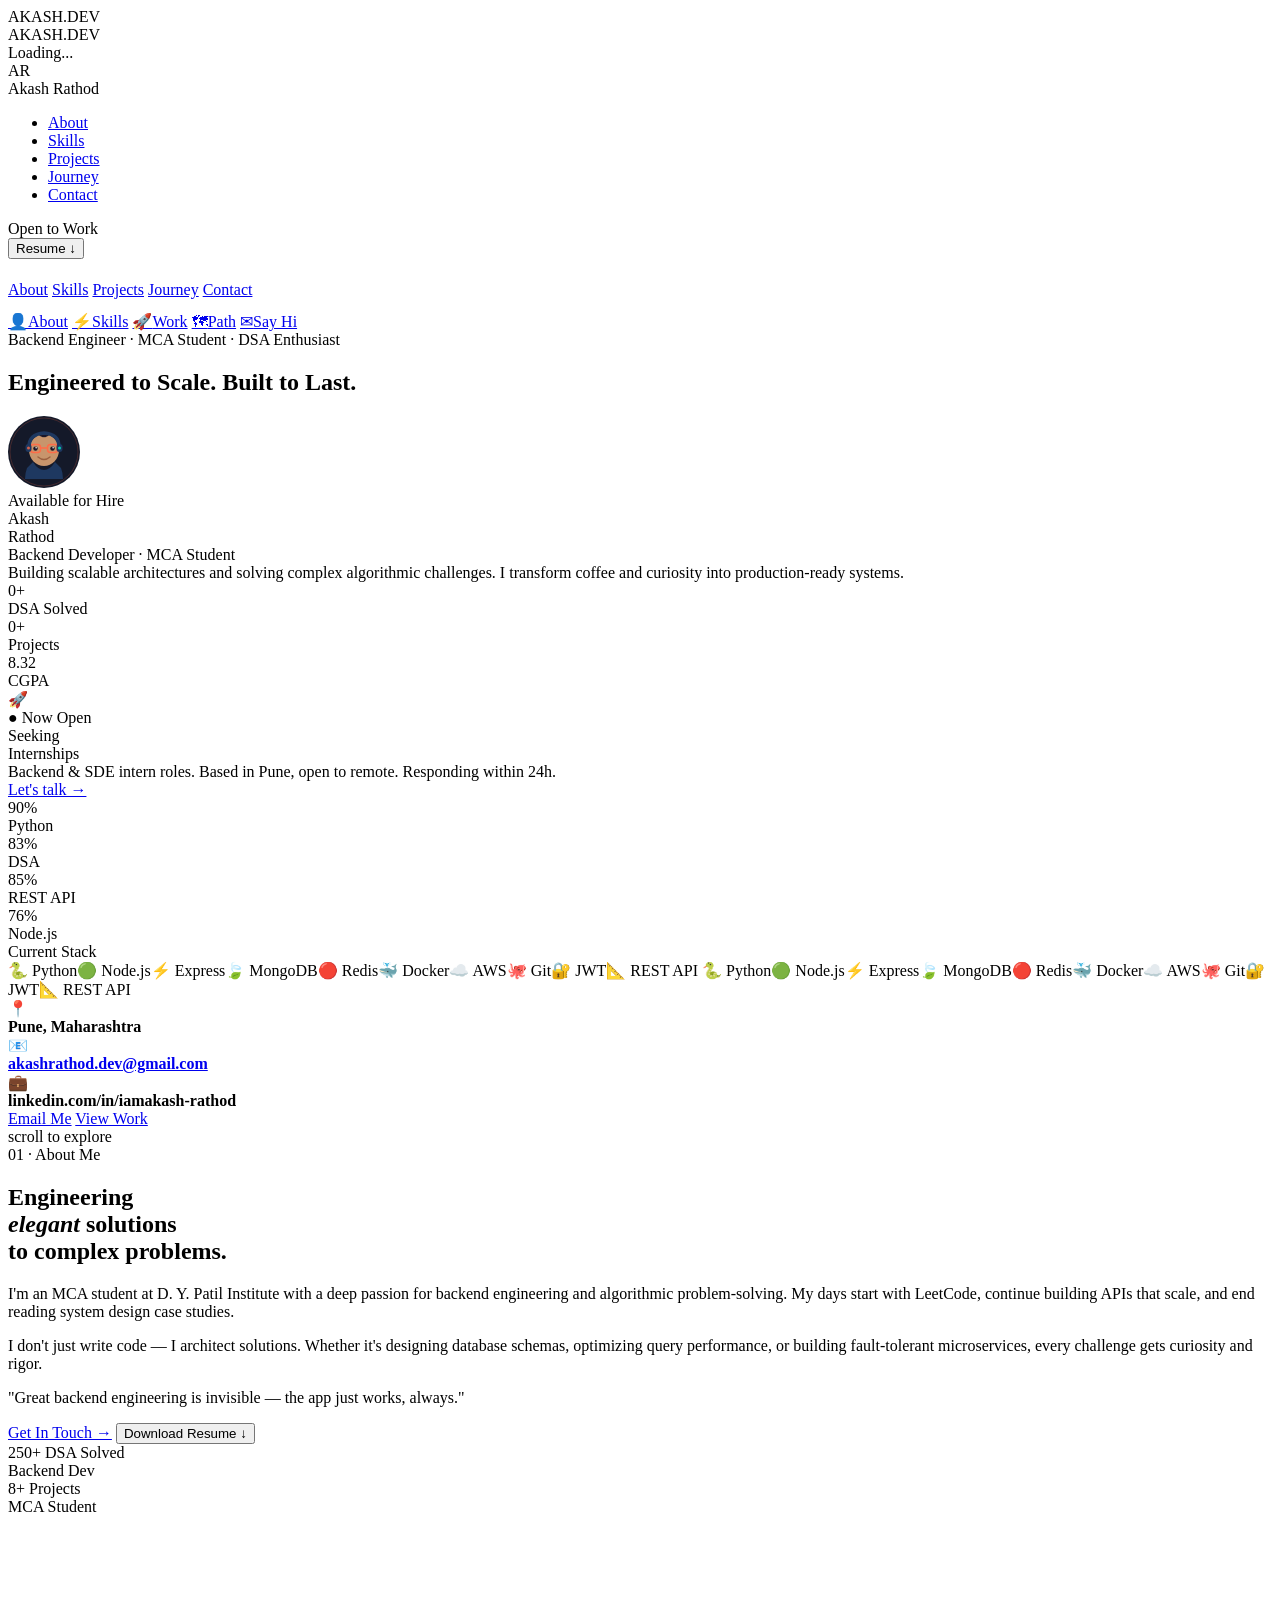
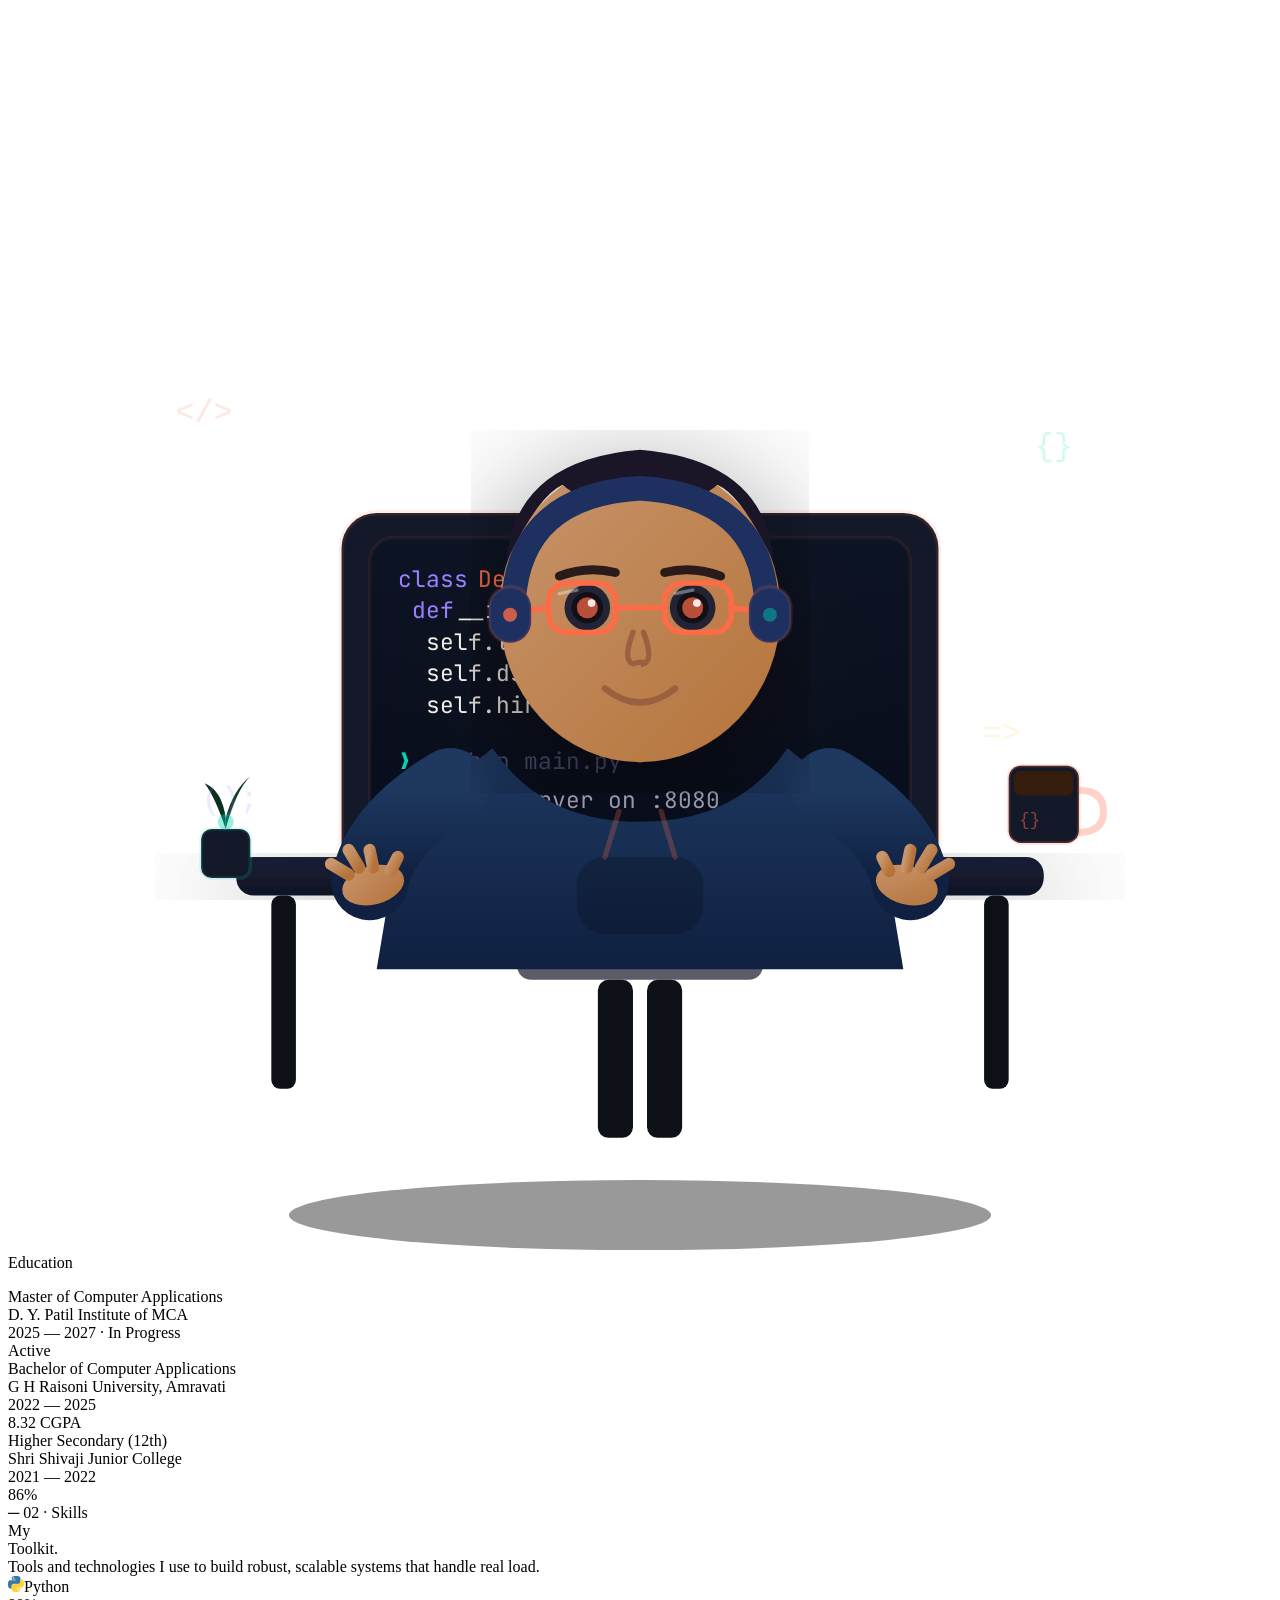
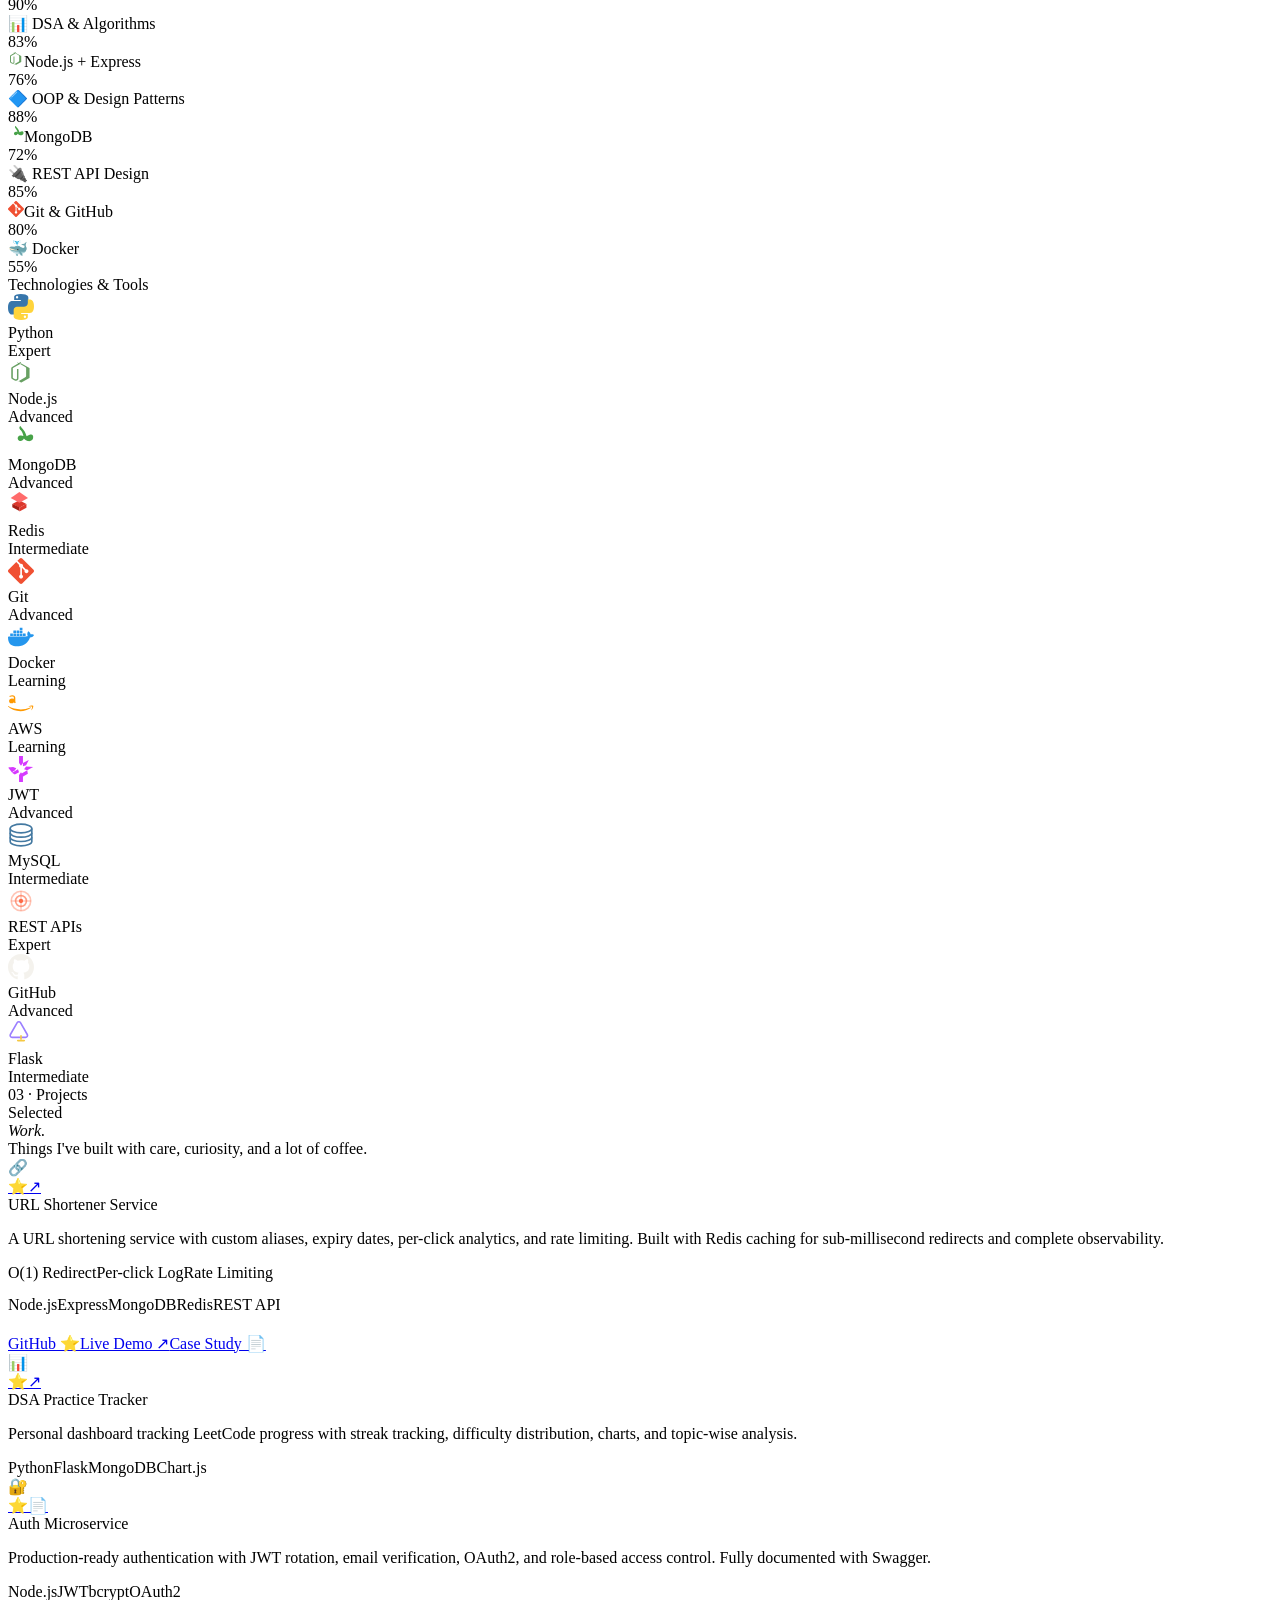
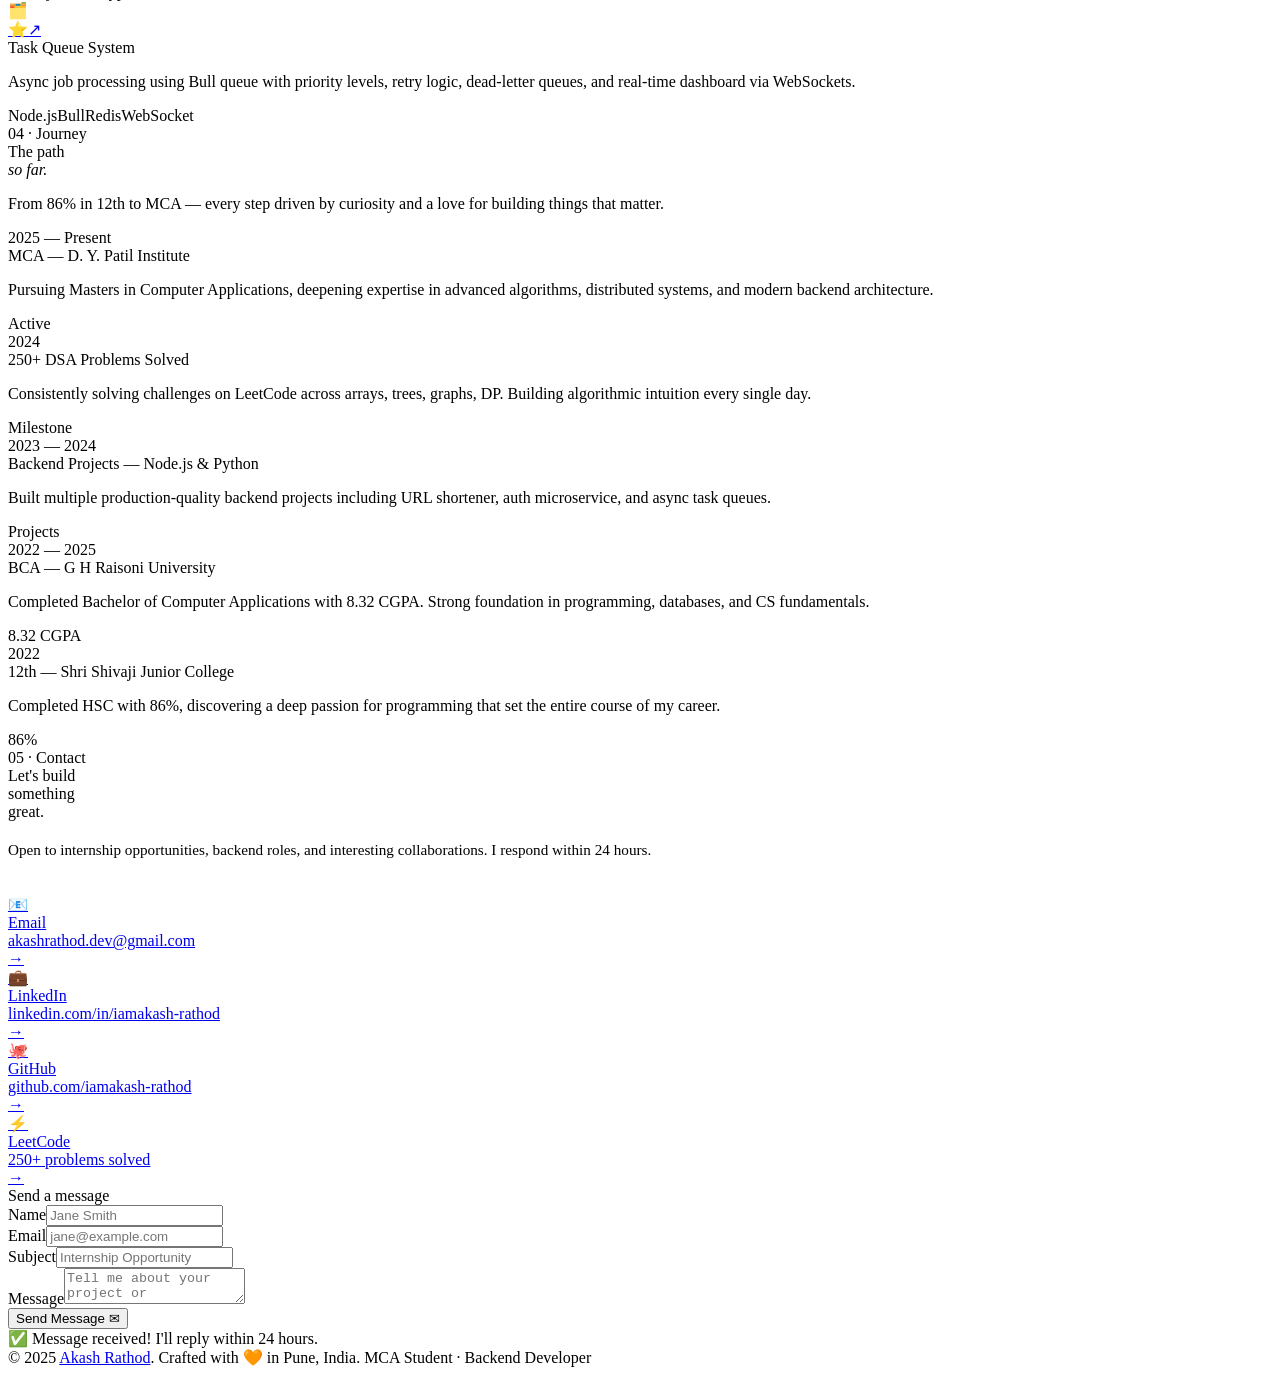
==== index.html @ c5cc5856 "udated connect css with html" ====
<!DOCTYPE html>
<html lang="en">
<head>
<meta charset="UTF-8"/>
<meta name="viewport" content="width=device-width,initial-scale=1.0"/>
<title>Akash Rathod — Backend Engineer</title>
<link rel="stylesheet" href="new.css">
<link rel="preconnect" href="https://fonts.googleapis.com"/>
<link href="https://fonts.googleapis.com/css2?family=Clash+Display:wght@400;500;600;700&family=Satoshi:wght@300;400;500;600;700;900&family=JetBrains+Mono:wght@300;400;500&display=swap" rel="stylesheet"/>
<link href="https://api.fontshare.com/v2/css?f[]=clash-display@400,500,600,700&f[]=satoshi@300,400,500,600,700,900&display=swap" rel="stylesheet"/>
 <style>

 </style>
</head>
<body>

<!-- LOADER -->
<div id="loader">
  <div class="l-mark" id="lmark">
    AKASH.DEV
    <div class="l-fill-text" id="lfillT">AKASH.DEV</div>
  </div>
  <div class="l-bar"><div class="l-prog" id="lpg"></div></div>
  <div class="l-sub" id="lsub">Loading...</div>
</div>

<!-- CURSOR -->
<div id="cur"></div>
<div id="curO"></div>

<!-- ATMOSPHERE -->
<div class="noise"></div>
<div class="glow-orb go1"></div>
<div class="glow-orb go2"></div>
<div class="glow-orb go3"></div>
<div id="prog"></div>

<!-- ══════ NAV ══════ -->
<nav>
  <div class="nav-logo">
    <div class="nl-ring">AR</div>
    Akash Rathod
  </div>
  <ul class="nav-links">
    <li><a href="#about">About</a></li>
    <li><a href="#skills">Skills</a></li>
    <li><a href="#projects">Projects</a></li>
    <li><a href="#journey">Journey</a></li>
    <li><a href="#contact">Contact</a></li>
  </ul>
  <div class="nav-right">
    <div class="avail-pill"><div class="avail-dot"></div>Open to Work</div>
    <button class="nav-resume" onclick="downloadResume()">Resume ↓</button>
    <div class="ham" onclick="toggleMob()"><span></span><span></span><span></span></div>
  </div>
</nav>
<div class="mob-nav" id="mnav">
  <a href="#about" onclick="closeMob()">About</a>
  <a href="#skills" onclick="closeMob()">Skills</a>
  <a href="#projects" onclick="closeMob()">Projects</a>
  <a href="#journey" onclick="closeMob()">Journey</a>
  <a href="#contact" onclick="closeMob()">Contact</a>
  <button onclick="downloadResume();closeMob()" style="background:var(--coral);color:#fff;border:none;border-radius:12px;padding:.85rem 1.5rem;font-family:'Satoshi',sans-serif;font-size:1rem;font-weight:700;cursor:pointer;margin-top:.5rem;text-align:left">Download Resume ↓</button>
</div>

<!-- ══════ DOCK ══════ -->
<div class="dock">
  <a href="#about" class="di"><span class="die">👤</span>About</a>
  <a href="#skills" class="di"><span class="die">⚡</span>Skills</a>
  <a href="#projects" class="di"><span class="die">🚀</span>Work</a>
  <a href="#journey" class="di"><span class="die">🗺</span>Path</a>
  <a href="#contact" class="di"><span class="die">✉</span>Say Hi</a>
</div>

<!-- ══════════════════════════════════
     HERO
══════════════════════════════════ -->
<section id="hero">
  <div class="hero-eyebrow">
    <span></span>
    Backend Engineer · MCA Student · DSA Enthusiast
    <span></span>
  </div>
  <h1 class="hero-hl">
    <span class="ln"><span>Engineered</span></span>
    <span class="ln"><span><span class="coral-word" data-text="to Scale.">to Scale.</span></span></span>
    <span class="ln"><span class="dim">Built to Last.</span></span>
  </h1>

  <!-- BENTO -->
  <div class="bento">

    <!-- Intro card -->
    <div class="bc bc-intro">
      <div class="intro-top">
        <!-- Animated Dev Avatar SVG -->
        <div class="intro-avatar">
          <svg width="72" height="72" viewBox="0 0 72 72" fill="none">
            <circle cx="36" cy="36" r="36" fill="#141929"/>
            <circle cx="36" cy="36" r="34" fill="none" stroke="rgba(255,107,71,0.2)" stroke-width="1"/>
            <!-- Face -->
            <ellipse cx="36" cy="34" rx="15" ry="16" fill="#C8956C"/>
            <!-- Hair -->
            <path d="M21 28 Q22 17 36 15 Q50 17 51 28 Q46 20 42 18 Q39 22 36 21 Q33 22 30 18 Q26 20 21 28Z" fill="#1A1628"/>
            <!-- Glasses -->
            <rect x="22.5" y="28.5" width="10" height="8" rx="3" fill="none" stroke="#FF6B47" stroke-width="1.5"/>
            <rect x="39.5" y="28.5" width="10" height="8" rx="3" fill="none" stroke="#FF6B47" stroke-width="1.5"/>
            <line x1="32.5" y1="32" x2="39.5" y2="32" stroke="#FF6B47" stroke-width="1.5"/>
            <line x1="22.5" y1="32" x2="19" y2="33" stroke="#FF6B47" stroke-width="1.2"/>
            <line x1="49.5" y1="32" x2="53" y2="33" stroke="#FF6B47" stroke-width="1.2"/>
            <!-- Eyes -->
            <circle cx="27.5" cy="32.5" r="2.2" fill="#1A1628"/>
            <circle cx="44.5" cy="32.5" r="2.2" fill="#1A1628"/>
            <circle cx="28.1" cy="31.8" r=".75" fill="white"/>
            <circle cx="45.1" cy="31.8" r=".75" fill="white"/>
            <!-- Smile -->
            <path d="M30 41 Q36 46 42 41" stroke="#9a6040" stroke-width="1.4" fill="none" stroke-linecap="round"/>
            <!-- Headphones -->
            <path d="M21 31 Q21 18 36 17 Q51 18 51 31" stroke="#1E3860" stroke-width="3.5" fill="none" stroke-linecap="round"/>
            <rect x="17.5" y="28" width="6" height="8" rx="3" fill="#1E3860"/>
            <rect x="48.5" y="28" width="6" height="8" rx="3" fill="#1E3860"/>
            <!-- LED on headphones -->
            <circle cx="20.5" cy="32" r="1.5" fill="#FF6B47"><animate attributeName="opacity" values="1;0.3;1" dur="2s" repeatCount="indefinite"/></circle>
            <circle cx="51.5" cy="32" r="1.5" fill="#00D4B4"><animate attributeName="opacity" values="1;0.3;1" dur="2s" begin="1s" repeatCount="indefinite"/></circle>
            <!-- Shirt/hoodie -->
            <path d="M19 52 Q17 57 17 63 L55 63 Q55 57 53 52 L47 46 Q42 54 36 54 Q30 54 25 46Z" fill="#1E3860"/>
            <!-- Blink -->
            <rect x="25.2" y="30.5" width="4.5" height="0" rx="2" fill="#C8956C">
              <animate attributeName="height" values="0;3.5;0" dur="4s" begin="2s" repeatCount="indefinite"/>
            </rect>
            <rect x="42.2" y="30.5" width="4.5" height="0" rx="2" fill="#C8956C">
              <animate attributeName="height" values="0;3.5;0" dur="4s" begin="2s" repeatCount="indefinite"/>
            </rect>
          </svg>
        </div>
        <div class="intro-badge"><div class="ib-dot"></div>Available for Hire</div>
      </div>
      <div>
        <div class="intro-name">Akash<br/>Rathod</div>
        <div class="intro-role">Backend Developer · MCA Student</div>
        <div class="intro-desc">Building scalable architectures and solving complex algorithmic challenges. I transform coffee and curiosity into production-ready systems.</div>
        <div class="intro-stats">
          <div class="is"><div class="is-n"><span class="counter" data-t="250">0</span>+</div><div class="is-l">DSA Solved</div></div>
          <div class="is"><div class="is-n"><span class="counter" data-t="8">0</span>+</div><div class="is-l">Projects</div></div>
          <div class="is"><div class="is-n">8.32</div><div class="is-l">CGPA</div></div>
        </div>
      </div>
    </div>

    <!-- Available card -->
    <div class="bc bc-avail">
      <div class="av-head">
        <div class="av-icon">🚀</div>
        <div class="av-chip">● Now Open</div>
      </div>
      <div>
        <div class="av-title">Seeking<br/>Internships</div>
        <div class="av-sub">Backend & SDE intern roles. Based in Pune, open to remote. Responding within 24h.</div>
        <a href="#contact" class="av-btn">Let's talk →</a>
      </div>
    </div>

    <!-- Stats card -->
    <div class="bc bc-stats">
      <div class="qst"><div class="qst-n">90%</div><div class="qst-l">Python</div></div>
      <div class="qst accent"><div class="qst-n">83%</div><div class="qst-l">DSA</div></div>
      <div class="qst"><div class="qst-n">85%</div><div class="qst-l">REST API</div></div>
      <div class="qst"><div class="qst-n">76%</div><div class="qst-l">Node.js</div></div>
    </div>

    <!-- Stack ticker -->
    <div class="bc bc-stack">
      <div class="st-label">Current Stack</div>
      <div class="ticker-wrap">
        <div class="ticker-row">
          <span class="tick">🐍 Python</span><span class="tick">🟢 Node.js</span><span class="tick">⚡ Express</span><span class="tick">🍃 MongoDB</span><span class="tick">🔴 Redis</span><span class="tick">🐳 Docker</span><span class="tick">☁️ AWS</span><span class="tick">🐙 Git</span><span class="tick">🔐 JWT</span><span class="tick">📐 REST API</span>
          <span class="tick">🐍 Python</span><span class="tick">🟢 Node.js</span><span class="tick">⚡ Express</span><span class="tick">🍃 MongoDB</span><span class="tick">🔴 Redis</span><span class="tick">🐳 Docker</span><span class="tick">☁️ AWS</span><span class="tick">🐙 Git</span><span class="tick">🔐 JWT</span><span class="tick">📐 REST API</span>
        </div>
      </div>
    </div>

    <!-- Contact strip -->
    <div class="bc bc-contact">
      <div class="ci"><span class="ci-ico">📍</span><div><strong>Pune, Maharashtra</strong></div></div>
      <div class="cdivide"></div>
      <div class="ci"><span class="ci-ico">📧</span><div><strong><a href="mailto:akashrathod.dev@gmail.com">akashrathod.dev@gmail.com</a></strong></div></div>
      <div class="cdivide"></div>
      <div class="ci"><span class="ci-ico">💼</span><div><strong>linkedin.com/in/iamakash-rathod</strong></div></div>
      <div class="ctas">
        <a href="mailto:akashrathod.dev@gmail.com" class="cbtn prim">Email Me</a>
        <a href="#projects" class="cbtn out">View Work</a>
      </div>
    </div>

  </div>
  <div class="scroll-hint"><div class="sh-line"></div>scroll to explore</div>
</section>

<div class="divider"></div>

<!-- ══════════════════════════════════
     ABOUT — WITH ILLUSTRATION
══════════════════════════════════ -->
<div id="about">
  <div class="about-wrap">
    <div class="sec-label">01 · About Me</div>
    <div class="about-grid">

      <!-- LEFT: text -->
      <div class="rvl">
        <h2 class="about-headline">Engineering<br/><em>elegant</em> solutions<br/>to complex problems.</h2>
        <p class="about-body">I'm an MCA student at D. Y. Patil Institute with a deep passion for backend engineering and algorithmic problem-solving. My days start with LeetCode, continue building APIs that scale, and end reading system design case studies.</p>
        <p class="about-body">I don't just write code — I architect solutions. Whether it's designing database schemas, optimizing query performance, or building fault-tolerant microservices, every challenge gets curiosity and rigor.</p>
        <div class="about-quote">
          <p>"Great backend engineering is invisible — the app just works, always."</p>
        </div>
        <div class="about-ctas">
          <a href="#contact" class="abtn prim">Get In Touch →</a>
          <button class="abtn sec" onclick="downloadResume()">Download Resume ↓</button>
        </div>
      </div>

      <!-- RIGHT: illustration + edu -->
      <div class="rvr">
        <!-- ANIMATED DEV ILLUSTRATION -->
        <div class="about-illustration">
          <div class="illus-bg"></div>
          <div class="illus-ring"></div>
          <div class="illus-ring2"></div>

          <!-- Orbit dots -->
          <div class="orb-dot od1"></div>
          <div class="orb-dot od2"></div>
          <div class="orb-dot od3"></div>

          <!-- Floating info chips -->
          <div class="chip-float cf1">
            <div class="chip-dot" style="background:#FF6B47"></div>
            250+ DSA Solved
          </div>
          <div class="chip-float cf2">
            <div class="chip-dot" style="background:#00D4B4"></div>
            Backend Dev
          </div>
          <div class="chip-float cf3">
            <div class="chip-dot" style="background:#F5C842"></div>
            8+ Projects
          </div>
          <div class="chip-float cf4">
            <div class="chip-dot" style="background:#9B7FFF"></div>
            MCA Student
          </div>

          <!-- Main SVG Illustration — Developer at workstation -->
          <div class="dev-svg-wrap">
            <svg viewBox="0 0 360 380" fill="none" xmlns="http://www.w3.org/2000/svg">
              <defs>
                <linearGradient id="deskG" x1="0" y1="0" x2="0" y2="1">
                  <stop offset="0%" stop-color="#1A2035"/>
                  <stop offset="100%" stop-color="#0F1424"/>
                </linearGradient>
                <linearGradient id="screenG" x1="0" y1="0" x2="0" y2="1">
                  <stop offset="0%" stop-color="#0d1424"/>
                  <stop offset="100%" stop-color="#060c1a"/>
                </linearGradient>
                <linearGradient id="shirtG" x1="0" y1="0" x2="0" y2="1">
                  <stop offset="0%" stop-color="#1E3860"/>
                  <stop offset="100%" stop-color="#0F2040"/>
                </linearGradient>
                <linearGradient id="skinG" x1="0" y1="0" x2="1" y2="1">
                  <stop offset="0%" stop-color="#C8956C"/>
                  <stop offset="100%" stop-color="#B5733A"/>
                </linearGradient>
                <filter id="devShadow">
                  <feDropShadow dx="0" dy="10" stdDeviation="20" flood-color="rgba(0,0,0,0.6)"/>
                </filter>
                <radialGradient id="screenGlow" cx="50%" cy="40%" r="60%">
                  <stop offset="0%" stop-color="rgba(255,107,71,0.06)"/>
                  <stop offset="100%" stop-color="transparent"/>
                </radialGradient>
              </defs>

              <!-- Shadow -->
              <ellipse cx="180" cy="370" rx="100" ry="10" fill="rgba(0,0,0,0.4)"/>

              <!-- CHAIR -->
              <rect x="145" y="295" width="70" height="8" rx="4" fill="#141929" opacity=".7"/>
              <rect x="168" y="303" width="10" height="45" rx="3" fill="#0d1117"/>
              <rect x="182" y="303" width="10" height="45" rx="3" fill="#0d1117"/>

              <!-- DESK -->
              <rect x="65" y="268" width="230" height="11" rx="5" fill="url(#deskG)" filter="url(#devShadow)"/>
              <rect x="75" y="279" width="7" height="55" rx="2.5" fill="#0d1117"/>
              <rect x="278" y="279" width="7" height="55" rx="2.5" fill="#0d1117"/>

              <!-- MONITOR BODY -->
              <rect x="95" y="170" width="170" height="108" rx="10" fill="#141929" stroke="rgba(255,107,71,0.12)" stroke-width="1.5"/>

              <!-- SCREEN -->
              <rect x="103" y="177" width="154" height="92" rx="7" fill="url(#screenG)"/>
              <rect x="103" y="177" width="154" height="92" rx="7" fill="url(#screenGlow)"/>

              <!-- Code lines on screen -->
              <g font-family="'JetBrains Mono',monospace" font-size="6.5">
                <text x="111" y="191" fill="#9B7FFF">class</text>
                <text x="134" y="191" fill="#FF6B47"> Developer</text>
                <text x="181" y="191" fill="#4A4A6A">:</text>
                <text x="115" y="200" fill="#9B7FFF">def</text>
                <text x="128" y="200" fill="#F0EDE6"> __init__</text>
                <text x="163" y="200" fill="#4A4A6A">(self):</text>
                <text x="119" y="209" fill="#F0EDE6">self.lang</text>
                <text x="151" y="209" fill="#4A4A6A"> = </text>
                <text x="160" y="209" fill="#00D4B4">"Python"</text>
                <text x="119" y="218" fill="#F0EDE6">self.dsa</text>
                <text x="149" y="218" fill="#4A4A6A"> = </text>
                <text x="157" y="218" fill="#F5C842">250</text>
                <text x="119" y="227" fill="#F0EDE6">self.hire</text>
                <text x="151" y="227" fill="#4A4A6A"> = </text>
                <text x="159" y="227" fill="#00D4B4">True</text>
                <!-- terminal line -->
                <text x="111" y="243" fill="#00D4B4">❯</text>
                <text x="119" y="243" fill="#4A4A6A">python main.py</text>
                <text x="111" y="254" fill="#9A95A8">Running server on :8080</text>
                <!-- cursor -->
                <rect x="111" y="260" width="5" height="7" rx="1" fill="#FF6B47">
                  <animate attributeName="opacity" values="1;0;1" dur="1s" repeatCount="indefinite"/>
                </rect>
              </g>

              <!-- Screen border glow -->
              <rect x="103" y="177" width="154" height="92" rx="7" fill="none" stroke="rgba(255,107,71,0.08)" stroke-width="1"/>

              <!-- Monitor stand -->
              <rect x="175" y="278" width="10" height="12" rx="2" fill="#141929"/>
              <rect x="163" y="288" width="34" height="4" rx="2" fill="#1A2035"/>

              <!-- KEYBOARD -->
              <rect x="115" y="263" width="130" height="7" rx="3" fill="#141929" stroke="rgba(255,107,71,0.08)" stroke-width="1"/>
              <g fill="#1A2035">
                <rect x="118" y="264.5" width="7" height="3.5" rx="1"/>
                <rect x="127" y="264.5" width="7" height="3.5" rx="1"/>
                <rect x="136" y="264.5" width="7" height="3.5" rx="1"/>
                <rect x="145" y="264.5" width="7" height="3.5" rx="1"/>
                <rect x="154" y="264.5" width="7" height="3.5" rx="1"/>
                <rect x="163" y="264.5" width="7" height="3.5" rx="1"/>
                <rect x="172" y="264.5" width="7" height="3.5" rx="1"/>
                <rect x="181" y="264.5" width="7" height="3.5" rx="1"/>
                <rect x="190" y="264.5" width="7" height="3.5" rx="1"/>
                <rect x="199" y="264.5" width="7" height="3.5" rx="1"/>
                <rect x="208" y="264.5" width="7" height="3.5" rx="1"/>
                <rect x="217" y="264.5" width="7" height="3.5" rx="1"/>
                <rect x="136" y="268.5" width="48" height="2.5" rx="1"/>
              </g>

              <!-- BODY / HOODIE -->
              <path d="M128 245 Q115 252 110 270 L105 300 L255 300 L250 270 Q245 252 232 245 L222 237 Q208 258 180 258 Q152 258 138 237 Z" fill="url(#shirtG)"/>
              <!-- Hoodie pocket -->
              <rect x="162" y="268" width="36" height="22" rx="8" fill="rgba(0,0,0,0.2)"/>
              <!-- Strings -->
              <line x1="174" y1="255" x2="170" y2="268" stroke="rgba(255,107,71,0.25)" stroke-width="1.5" stroke-linecap="round"/>
              <line x1="186" y1="255" x2="190" y2="268" stroke="rgba(255,107,71,0.25)" stroke-width="1.5" stroke-linecap="round"/>

              <!-- LEFT ARM -->
              <path d="M126 248 Q106 260 103 275" stroke="url(#shirtG)" stroke-width="22" stroke-linecap="round" fill="none"/>
              <ellipse cx="104" cy="276" rx="9" ry="5.5" fill="url(#skinG)" transform="rotate(-15 104 276)"/>
              <line x1="97" y1="273" x2="92" y2="270" stroke="url(#skinG)" stroke-width="3.5" stroke-linecap="round"/>
              <line x1="100" y1="271" x2="97" y2="266" stroke="url(#skinG)" stroke-width="3.5" stroke-linecap="round"/>
              <line x1="104" y1="271" x2="103" y2="266" stroke="url(#skinG)" stroke-width="3.5" stroke-linecap="round"/>
              <line x1="109" y1="272" x2="111" y2="268" stroke="url(#skinG)" stroke-width="3.5" stroke-linecap="round"/>

              <!-- RIGHT ARM -->
              <path d="M234 248 Q254 260 257 275" stroke="url(#shirtG)" stroke-width="22" stroke-linecap="round" fill="none"/>
              <ellipse cx="256" cy="276" rx="9" ry="5.5" fill="url(#skinG)" transform="rotate(15 256 276)"/>
              <line x1="263" y1="273" x2="268" y2="270" stroke="url(#skinG)" stroke-width="3.5" stroke-linecap="round"/>
              <line x1="260" y1="271" x2="263" y2="266" stroke="url(#skinG)" stroke-width="3.5" stroke-linecap="round"/>
              <line x1="256" y1="271" x2="257" y2="266" stroke="url(#skinG)" stroke-width="3.5" stroke-linecap="round"/>
              <line x1="251" y1="272" x2="249" y2="268" stroke="url(#skinG)" stroke-width="3.5" stroke-linecap="round"/>

              <!-- NECK -->
              <rect x="170" y="222" width="20" height="18" rx="7" fill="url(#skinG)"/>

              <!-- HEAD -->
              <ellipse cx="180" cy="198" rx="40" ry="43" fill="url(#skinG)" filter="url(#devShadow)"/>

              <!-- HAIR -->
              <path d="M142 184 Q144 155 180 152 Q216 155 218 184 Q209 165 202 162 Q196 168 180 166 Q164 168 158 162 Q151 165 142 184Z" fill="#1A1628"/>

              <!-- EYES -->
              <circle cx="165" cy="197" r="6.5" fill="#1a2035"/>
              <circle cx="165" cy="197" r="4.5" fill="#080c14"/>
              <circle cx="165" cy="197" r="3" fill="#FF6B47" opacity=".7"/>
              <circle cx="166.2" cy="195.7" r="1.1" fill="white" opacity=".9"/>
              <circle cx="195" cy="197" r="6.5" fill="#1a2035"/>
              <circle cx="195" cy="197" r="4.5" fill="#080c14"/>
              <circle cx="195" cy="197" r="3" fill="#FF6B47" opacity=".7"/>
              <circle cx="196.2" cy="195.7" r="1.1" fill="white" opacity=".9"/>

              <!-- Blink -->
              <rect x="158" y="193.5" width="14" height="0" rx="4" fill="url(#skinG)">
                <animate attributeName="height" values="0;7;0" dur="5s" begin="2.5s" repeatCount="indefinite"/>
              </rect>
              <rect x="188" y="193.5" width="14" height="0" rx="4" fill="url(#skinG)">
                <animate attributeName="height" values="0;7;0" dur="5s" begin="2.5s" repeatCount="indefinite"/>
              </rect>

              <!-- Eyebrows -->
              <path d="M157 188 Q165 185 173 187" stroke="#2A1A1A" stroke-width="2.5" stroke-linecap="round" fill="none"/>
              <path d="M187 187 Q195 185 203 188" stroke="#2A1A1A" stroke-width="2.5" stroke-linecap="round" fill="none"/>

              <!-- Nose -->
              <path d="M178 204 Q175 212 178 213 Q181 212 181 213 Q184 212 181 204" stroke="#9a6040" stroke-width="1.5" fill="none" stroke-linecap="round"/>

              <!-- Smile -->
              <path d="M170 220 Q180 228 190 220" stroke="#9a6040" stroke-width="1.8" fill="none" stroke-linecap="round"/>

              <!-- GLASSES (coral frames) -->
              <rect x="154" y="190" width="19" height="14" rx="5" fill="rgba(255,107,71,0.04)" stroke="#FF6B47" stroke-width="1.5"/>
              <rect x="187" y="190" width="19" height="14" rx="5" fill="rgba(255,107,71,0.04)" stroke="#FF6B47" stroke-width="1.5"/>
              <line x1="173" y1="197" x2="187" y2="197" stroke="#FF6B47" stroke-width="1.5"/>
              <line x1="154" y1="197" x2="147" y2="198" stroke="#FF6B47" stroke-width="1.5"/>
              <line x1="206" y1="197" x2="213" y2="198" stroke="#FF6B47" stroke-width="1.5"/>
              <!-- Lens gleam -->
              <line x1="157" y1="193" x2="162" y2="192" stroke="rgba(255,255,255,0.35)" stroke-width="1" stroke-linecap="round"/>
              <line x1="190" y1="193" x2="195" y2="192" stroke="rgba(255,255,255,0.35)" stroke-width="1" stroke-linecap="round"/>

              <!-- HEADPHONES -->
              <path d="M144 195 Q146 165 180 163 Q214 165 216 195" stroke="#1E3060" stroke-width="7" fill="none" stroke-linecap="round"/>
              <rect x="137" y="191" width="12" height="16" rx="6" fill="#1E3060" stroke="rgba(255,107,71,0.15)" stroke-width="1"/>
              <rect x="211" y="191" width="12" height="16" rx="6" fill="#1E3060" stroke="rgba(255,107,71,0.15)" stroke-width="1"/>
              <circle cx="143" cy="199" r="2" fill="#FF6B47"><animate attributeName="opacity" values="1;0.2;1" dur="2s" repeatCount="indefinite"/></circle>
              <circle cx="217" cy="199" r="2" fill="#00D4B4"><animate attributeName="opacity" values="1;0.2;1" dur="2s" begin="1s" repeatCount="indefinite"/></circle>

              <!-- COFFEE on desk -->
              <g transform="translate(285 242)">
                <rect x="0" y="0" width="20" height="22" rx="3.5" fill="#141929" stroke="rgba(255,107,71,0.2)" stroke-width="1"/>
                <path d="M20 7 Q27 7 27 13 Q27 19 20 19" stroke="rgba(255,107,71,0.3)" stroke-width="2" fill="none"/>
                <rect x="1.5" y="1.5" width="17" height="7" rx="2" fill="#3D1F05" opacity=".8"/>
                <text x="3" y="17" font-family="monospace" font-size="5" fill="#FF6B47" opacity=".5">{}</text>
                <!-- steam -->
                <path d="M6 -4 Q7 -9 6 -13" stroke="rgba(255,255,255,0.12)" stroke-width="1.5" fill="none" stroke-linecap="round">
                  <animate attributeName="opacity" values="0;0.3;0" dur="2.5s" repeatCount="indefinite"/>
                </path>
                <path d="M11 -5 Q12 -10 11 -15" stroke="rgba(255,255,255,0.1)" stroke-width="1.5" fill="none" stroke-linecap="round">
                  <animate attributeName="opacity" values="0;0.25;0" dur="2.5s" begin=".7s" repeatCount="indefinite"/>
                </path>
              </g>

              <!-- PLANT -->
              <g transform="translate(52 240)">
                <rect x="3" y="20" width="14" height="14" rx="3" fill="#141929" stroke="rgba(0,212,180,0.15)" stroke-width="1"/>
                <path d="M10 20 Q7 11 4 7 Q9 9 10 17" fill="#0A3020"/>
                <path d="M10 20 Q13 9 17 5 Q12 9 10 17" fill="#0D4028"/>
                <circle cx="10" cy="18" r="2" fill="#00D4B4" opacity=".4"><animate attributeName="r" values="2;2.5;2" dur="3s" repeatCount="indefinite"/></circle>
              </g>

              <!-- Floating code bits -->
              <g font-family="monospace" font-size="9" opacity=".18">
                <text x="45" y="155" fill="#FF6B47"><animateTransform attributeName="transform" type="translate" values="0,0;3,-12;0,0" dur="5s" repeatCount="indefinite"/>&lt;/&gt;</text>
                <text x="295" y="160" fill="#00D4B4"><animateTransform attributeName="transform" type="translate" values="0,0;-4,-10;0,0" dur="4s" begin="1s" repeatCount="indefinite"/>{}</text>
                <text x="55" y="255" fill="#9B7FFF"><animateTransform attributeName="transform" type="translate" values="0,0;2,-8;0,0" dur="6s" begin="2s" repeatCount="indefinite"/>();</text>
                <text x="280" y="240" fill="#F5C842"><animateTransform attributeName="transform" type="translate" values="0,0;-3,-6;0,0" dur="4.5s" begin=".5s" repeatCount="indefinite"/>=&gt;</text>
              </g>
            </svg>
          </div>
        </div>

        <!-- EDUCATION -->
        <div class="sec-label" style="margin-bottom:1rem">Education</div>
        <div class="edu-list">
          <div class="edu-card">
            <div>
              <div class="edu-deg">Master of Computer Applications</div>
              <div class="edu-sch">D. Y. Patil Institute of MCA</div>
              <div class="edu-yr">2025 — 2027 · In Progress</div>
            </div>
            <div class="edu-badge">Active</div>
          </div>
          <div class="edu-card">
            <div>
              <div class="edu-deg">Bachelor of Computer Applications</div>
              <div class="edu-sch">G H Raisoni University, Amravati</div>
              <div class="edu-yr">2022 — 2025</div>
            </div>
            <div class="edu-badge">8.32 CGPA</div>
          </div>
          <div class="edu-card">
            <div>
              <div class="edu-deg">Higher Secondary (12th)</div>
              <div class="edu-sch">Shri Shivaji Junior College</div>
              <div class="edu-yr">2021 — 2022</div>
            </div>
            <div class="edu-badge">86%</div>
          </div>
        </div>
      </div>
    </div>
  </div>
</div>

<div class="divider"></div>

<!-- ══════════════════════════════════
     SKILLS
══════════════════════════════════ -->
<section id="skills">
  <div class="skills-wrap">
    <div class="sec-label" style="color:var(--ink3)"><span style="color:var(--coral)">─</span> 02 · Skills</div>
    <div class="skills-header rv">
      <div class="sk-title">My<br/>Toolkit.</div>
      <div class="sk-sub">Tools and technologies I use to build robust, scalable systems that handle real load.</div>
    </div>

    <!-- Bars -->
    <div class="bars rv">
      <div class="bar-item"><div class="bar-top"><div class="bar-name"><svg viewBox="0 0 24 24" width="16" height="16"><path d="M11.77 0C5.33 0 5.7 2.77 5.7 2.77l.01 2.87h6.14v.86H3.63S0 6.1 0 12.6s3.6 6.27 3.6 6.27H5.7v-3.02s-.11-3.6 3.54-3.6h6.1s3.43.06 3.43-3.31V3.36S19.34 0 11.77 0zm-3.4 1.94a1.1 1.1 0 110 2.2 1.1 1.1 0 010-2.2z" fill="#3776AB"/><path d="M12.23 24c6.44 0 6.07-2.77 6.07-2.77l-.01-2.87h-6.14v-.86h8.22S24 17.9 24 11.4s-3.6-6.27-3.6-6.27H18.3v3.02s.11 3.6-3.54 3.6h-6.1S5.23 11.69 5.23 15.06v5.58S4.66 24 12.23 24zm3.4-1.94a1.1 1.1 0 110-2.2 1.1 1.1 0 010 2.2z" fill="#FFD43B"/></svg>Python</div><div class="bar-pct">90%</div></div><div class="bar-track"><div class="bar-fill" data-w="90"></div></div></div>
      <div class="bar-item"><div class="bar-top"><div class="bar-name">📊 DSA & Algorithms</div><div class="bar-pct">83%</div></div><div class="bar-track"><div class="bar-fill" data-w="83"></div></div></div>
      <div class="bar-item"><div class="bar-top"><div class="bar-name"><svg viewBox="0 0 24 24" width="16" height="16"><path d="M12 1.85c-.27 0-.55.07-.78.2l-7.44 4.3c-.48.28-.78.8-.78 1.36v8.58c0 .56.3 1.08.78 1.36l1.95 1.12c.95.46 1.27.47 1.71.47 1.4 0 2.21-.85 2.21-2.33V8.44c0-.12-.1-.22-.22-.22H8.5c-.13 0-.22.1-.22.22v8.47c0 .66-.68 1.31-1.77.76L4.6 16.5a.26.26 0 01-.13-.22V7.71c0-.09.04-.17.13-.22l7.44-4.29c.08-.05.2-.05.28 0l7.44 4.29c.08.05.13.13.13.22v8.58c0 .08-.05.17-.13.22l-7.44 4.29c-.08.04-.2.04-.28 0L10.2 19.7c-.08-.04-.17-.04-.24 0-.68.38-.82.44-1.46.62l7.44-4.29c.48-.28.78-.8.78-1.36V7.71c0-.56-.3-1.08-.78-1.36l-7.44-4.3A1.56 1.56 0 0012 1.85z" fill="#68A063"/></svg>Node.js + Express</div><div class="bar-pct">76%</div></div><div class="bar-track"><div class="bar-fill" data-w="76"></div></div></div>
      <div class="bar-item"><div class="bar-top"><div class="bar-name">🔷 OOP & Design Patterns</div><div class="bar-pct">88%</div></div><div class="bar-track"><div class="bar-fill" data-w="88"></div></div></div>
      <div class="bar-item"><div class="bar-top"><div class="bar-name"><svg viewBox="0 0 24 24" width="16" height="16"><path d="M17.193 9.555c-1.264-5.58-4.252-7.243-4.672-8.03-.566-1.1-.756-1.479-1.283-1.35-.22.053-.438.31-.511.43-.785 1.233.38 2.516 1.124 3.4 1.285 1.51 2.062 3.327 2.37 5.29-1.264-.77-2.52-.65-3.283-.42-.63.19-1.34.62-1.72 1.3-.427.77-.34 1.71.107 2.42.465.73 1.37 1.15 2.24 1.17 1.33.033 2.55-.9 3.1-2.22.79 1.04 2 1.95 3.48 2.3 1.026.24 2.057.2 2.96-.17 1.12-.45 1.84-1.42 2.06-2.6.63-3.47-1.84-4.39-5.97-1.53z" fill="#47A248"/></svg>MongoDB</div><div class="bar-pct">72%</div></div><div class="bar-track"><div class="bar-fill" data-w="72"></div></div></div>
      <div class="bar-item"><div class="bar-top"><div class="bar-name">🔌 REST API Design</div><div class="bar-pct">85%</div></div><div class="bar-track"><div class="bar-fill" data-w="85"></div></div></div>
      <div class="bar-item"><div class="bar-top"><div class="bar-name"><svg viewBox="0 0 24 24" width="16" height="16"><path d="M23.546 10.93L13.067.452c-.604-.603-1.582-.603-2.188 0L8.708 2.627l2.76 2.76c.645-.215 1.379-.07 1.889.441.516.515.658 1.258.438 1.9l2.658 2.66c.645-.223 1.387-.078 1.9.435.721.72.721 1.884 0 2.604-.719.719-1.881.719-2.6 0-.539-.541-.674-1.337-.404-1.996L12.86 8.955v6.525c.176.086.342.203.488.348.713.721.713 1.883 0 2.6-.719.721-1.889.721-2.609 0-.719-.719-.719-1.879 0-2.598.182-.18.387-.316.605-.406V8.835c-.217-.091-.424-.222-.6-.401-.545-.545-.676-1.342-.396-2.009L7.636 3.7.45 10.881c-.6.605-.6 1.584 0 2.189l10.48 10.477c.604.604 1.582.604 2.186 0l10.43-10.43c.605-.603.605-1.582 0-2.187" fill="#F05032"/></svg>Git & GitHub</div><div class="bar-pct">80%</div></div><div class="bar-track"><div class="bar-fill" data-w="80"></div></div></div>
      <div class="bar-item"><div class="bar-top"><div class="bar-name">🐳 Docker</div><div class="bar-pct">55%</div></div><div class="bar-track"><div class="bar-fill" data-w="55"></div></div></div>
    </div>

    <!-- Tech Grid -->
    <div class="tech-label rv">Technologies & Tools</div>
    <div class="tech-grid rv">
      <div class="tcard" style="--tc-color:#3776AB"><div class="tc-icon"><svg viewBox="0 0 24 24" width="26" height="26"><path d="M11.77 0C5.33 0 5.7 2.77 5.7 2.77l.01 2.87h6.14v.86H3.63S0 6.1 0 12.6s3.6 6.27 3.6 6.27H5.7v-3.02s-.11-3.6 3.54-3.6h6.1s3.43.06 3.43-3.31V3.36S19.34 0 11.77 0zm-3.4 1.94a1.1 1.1 0 110 2.2 1.1 1.1 0 010-2.2z" fill="#3776AB"/><path d="M12.23 24c6.44 0 6.07-2.77 6.07-2.77l-.01-2.87h-6.14v-.86h8.22S24 17.9 24 11.4s-3.6-6.27-3.6-6.27H18.3v3.02s.11 3.6-3.54 3.6h-6.1S5.23 11.69 5.23 15.06v5.58S4.66 24 12.23 24zm3.4-1.94a1.1 1.1 0 110-2.2 1.1 1.1 0 010 2.2z" fill="#FFD43B"/></svg></div><div class="tc-name">Python</div><div class="tc-lvl">Expert</div></div>

      <div class="tcard" style="--tc-color:#68A063"><div class="tc-icon"><svg viewBox="0 0 24 24" width="26" height="26"><path d="M12 1.85c-.27 0-.55.07-.78.2l-7.44 4.3c-.48.28-.78.8-.78 1.36v8.58c0 .56.3 1.08.78 1.36l1.95 1.12c.95.46 1.27.47 1.71.47 1.4 0 2.21-.85 2.21-2.33V8.44c0-.12-.1-.22-.22-.22H8.5c-.13 0-.22.1-.22.22v8.47c0 .66-.68 1.31-1.77.76L4.6 16.5a.26.26 0 01-.13-.22V7.71c0-.09.04-.17.13-.22l7.44-4.29c.08-.05.2-.05.28 0l7.44 4.29c.08.05.13.13.13.22v8.58c0 .08-.05.17-.13.22l-7.44 4.29c-.08.04-.2.04-.28 0L10.2 19.7c-.08-.04-.17-.04-.24 0-.68.38-.82.44-1.46.62l7.44-4.29c.48-.28.78-.8.78-1.36V7.71c0-.56-.3-1.08-.78-1.36l-7.44-4.3A1.56 1.56 0 0012 1.85z" fill="#68A063"/></svg></div><div class="tc-name">Node.js</div><div class="tc-lvl">Advanced</div></div>

      <div class="tcard" style="--tc-color:#47A248"><div class="tc-icon"><svg viewBox="0 0 24 24" width="26" height="26"><path d="M17.193 9.555c-1.264-5.58-4.252-7.243-4.672-8.03-.566-1.1-.756-1.479-1.283-1.35-.22.053-.438.31-.511.43-.785 1.233.38 2.516 1.124 3.4 1.285 1.51 2.062 3.327 2.37 5.29-1.264-.77-2.52-.65-3.283-.42-.63.19-1.34.62-1.72 1.3-.427.77-.34 1.71.107 2.42.465.73 1.37 1.15 2.24 1.17 1.33.033 2.55-.9 3.1-2.22.79 1.04 2 1.95 3.48 2.3 1.026.24 2.057.2 2.96-.17 1.12-.45 1.84-1.42 2.06-2.6.63-3.47-1.84-4.39-5.97-1.53z" fill="#47A248"/></svg></div><div class="tc-name">MongoDB</div><div class="tc-lvl">Advanced</div></div>

      <div class="tcard" style="--tc-color:#DC382D"><div class="tc-icon"><svg viewBox="0 0 24 24" width="26" height="26"><path d="M10.5 7.5L4 11l6.5 3.5 6.5-3.5L10.5 7.5z" fill="#DC382D"/><path d="M4 11v3l6.5 3.5V14L4 11z" fill="#A51F16"/><path d="M10.5 14.5V18L17 14.5V11l-6.5 3.5z" fill="#DC382D"/><path d="M2.5 5.5L10.5 0 18.5 5.5l-8 4.5-8-4.5z" fill="#FF6B6B"/></svg></div><div class="tc-name">Redis</div><div class="tc-lvl">Intermediate</div></div>

      <div class="tcard" style="--tc-color:#F05032"><div class="tc-icon"><svg viewBox="0 0 24 24" width="26" height="26"><path d="M23.546 10.93L13.067.452c-.604-.603-1.582-.603-2.188 0L8.708 2.627l2.76 2.76c.645-.215 1.379-.07 1.889.441.516.515.658 1.258.438 1.9l2.658 2.66c.645-.223 1.387-.078 1.9.435.721.72.721 1.884 0 2.604-.719.719-1.881.719-2.6 0-.539-.541-.674-1.337-.404-1.996L12.86 8.955v6.525c.176.086.342.203.488.348.713.721.713 1.883 0 2.6-.719.721-1.889.721-2.609 0-.719-.719-.719-1.879 0-2.598.182-.18.387-.316.605-.406V8.835c-.217-.091-.424-.222-.6-.401-.545-.545-.676-1.342-.396-2.009L7.636 3.7.45 10.881c-.6.605-.6 1.584 0 2.189l10.48 10.477c.604.604 1.582.604 2.186 0l10.43-10.43c.605-.603.605-1.582 0-2.187" fill="#F05032"/></svg></div><div class="tc-name">Git</div><div class="tc-lvl">Advanced</div></div>

      <div class="tcard" style="--tc-color:#2496ED"><div class="tc-icon"><svg viewBox="0 0 24 24" width="26" height="26"><path d="M13.983 11.078h2.119a.186.186 0 00.186-.185V9.006a.186.186 0 00-.186-.186h-2.119a.185.185 0 00-.185.185v1.888c0 .102.083.185.185.185m-2.954-5.43h2.118a.186.186 0 00.186-.186V3.574a.186.186 0 00-.186-.185h-2.118a.185.185 0 00-.185.185v1.888c0 .102.082.185.185.185m0 2.716h2.118a.187.187 0 00.186-.186V6.29a.186.186 0 00-.186-.185h-2.118a.185.185 0 00-.185.185v1.887c0 .102.082.185.185.186m-2.93 0h2.12a.186.186 0 00.184-.186V6.29a.185.185 0 00-.185-.185H8.1a.185.185 0 00-.185.185v1.887c0 .102.083.185.185.186m-2.964 0h2.119a.186.186 0 00.185-.186V6.29a.185.185 0 00-.185-.185H5.136a.186.186 0 00-.186.185v1.887c0 .102.084.185.186.186m5.893 2.715h2.118a.186.186 0 00.186-.185V9.006a.186.186 0 00-.186-.186h-2.118a.185.185 0 00-.185.185v1.888c0 .102.082.185.185.185m-2.93 0h2.12a.185.185 0 00.184-.185V9.006a.185.185 0 00-.184-.186h-2.12a.185.185 0 00-.184.185v1.888c0 .102.083.185.185.185m-2.964 0h2.119a.185.185 0 00.185-.185V9.006a.185.185 0 00-.185-.186h-2.12a.186.186 0 00-.184.185v1.888c0 .102.083.185.185.185m-2.92 0h2.12a.186.186 0 00.184-.185V9.006a.185.185 0 00-.184-.186h-2.12a.185.185 0 00-.185.186v1.887c0 .102.083.185.185.185M23.763 9.89c-.065-.051-.672-.51-1.954-.51-.338.001-.676.03-1.01.087-.248-1.7-1.653-2.53-1.716-2.566l-.344-.199-.226.327c-.284.438-.49.922-.612 1.43-.23.97-.09 1.882.403 2.661-.595.332-1.55.413-1.744.42H.751a.751.751 0 00-.75.748 11.376 11.376 0 00.692 4.062c.545 1.428 1.355 2.48 2.41 3.124 1.18.723 3.1 1.137 5.275 1.137.983.003 1.963-.086 2.93-.266a12.248 12.248 0 003.823-1.389c.98-.567 1.86-1.288 2.61-2.136 1.252-1.418 1.998-2.997 2.553-4.4h.221c1.372 0 2.215-.549 2.68-1.009.309-.293.55-.65.707-1.046l.098-.288z" fill="#2496ED"/></svg></div><div class="tc-name">Docker</div><div class="tc-lvl">Learning</div></div>

      <div class="tcard" style="--tc-color:#FF9900"><div class="tc-icon"><svg viewBox="0 0 24 24" width="26" height="26"><path d="M6.763 10.036c0 .296.032.535.088.71.064.176.144.368.256.576.04.063.056.127.056.183 0 .08-.048.16-.152.24l-.503.335a.383.383 0 01-.208.072c-.08 0-.16-.04-.239-.112a2.47 2.47 0 01-.287-.375 6.18 6.18 0 01-.248-.471c-.622.734-1.405 1.101-2.347 1.101-.67 0-1.205-.191-1.596-.574-.391-.384-.59-.894-.59-1.533 0-.678.239-1.23.726-1.644.487-.415 1.133-.623 1.955-.623.272 0 .551.024.846.064.296.04.6.104.918.176v-.583c0-.607-.127-1.03-.375-1.277-.255-.248-.686-.367-1.3-.367-.28 0-.568.031-.863.103-.295.072-.583.16-.862.272a2.287 2.287 0 01-.28.104.488.488 0 01-.127.023c-.112 0-.168-.08-.168-.247v-.391c0-.128.016-.224.056-.28a.597.597 0 01.224-.167c.279-.144.614-.264 1.005-.36a4.84 4.84 0 011.246-.151c.95 0 1.644.216 2.091.647.439.43.662 1.085.662 1.963v2.586z" fill="#FF9900"/><path d="M21.054 16.71c-2.573 1.9-6.31 2.91-9.528 2.91-4.508 0-8.569-1.664-11.636-4.43-.24-.216-.025-.51.263-.343 3.313 1.926 7.407 3.087 11.636 3.087 2.854 0 5.993-.591 8.882-1.82.432-.184.8.287.383.596z" fill="#FF9900"/><path d="M22.17 15.433c-.328-.421-2.171-.199-2.998-.1-.251.031-.29-.188-.064-.351 1.469-1.033 3.878-.734 4.16-.388.28.35-.073 2.76-1.454 3.914-.212.177-.415.083-.32-.15.31-.77 1.005-2.503.676-2.925z" fill="#FF9900"/></svg></div><div class="tc-name">AWS</div><div class="tc-lvl">Learning</div></div>

      <div class="tcard" style="--tc-color:#d63aff"><div class="tc-icon"><svg viewBox="0 0 24 24" width="26" height="26"><path d="M10.2 0v6.456L12 8.928l1.8-2.472V0zm3.6 6.456v3.072l2.904-.96L19.2 3.6zM16.7 9.6l-1.88 2.69 2.906.953 5.53-3.195zm1.024 3.643l-5.53 3.195.96 2.904 5.196-3zM13.8 17.544l-1.8-2.472-1.8 2.472v6.457h3.6zm-3.6-2.472l-.96-2.904-5.528 3.192 2.584 1.715zm-6.495.24L7.18 12.19l-2.88-.943L.25 10.854l-.002.002zm-3.459-4.624l5.533 3.196 1.88-2.69-2.904-.953z" fill="#d63aff"/></svg></div><div class="tc-name">JWT</div><div class="tc-lvl">Advanced</div></div>

      <div class="tcard" style="--tc-color:#4479A1"><div class="tc-icon"><svg viewBox="0 0 24 24" width="26" height="26" fill="none"><ellipse cx="12" cy="6" rx="10" ry="4" stroke="#4479A1" stroke-width="1.5"/><path d="M2 6v4c0 2.21 4.477 4 10 4s10-1.79 10-4V6" stroke="#4479A1" stroke-width="1.5"/><path d="M2 10v4c0 2.21 4.477 4 10 4s10-1.79 10-4v-4" stroke="#4479A1" stroke-width="1.5"/><path d="M2 14v4c0 2.21 4.477 4 10 4s10-1.79 10-4v-4" stroke="#4479A1" stroke-width="1.5"/></svg></div><div class="tc-name">MySQL</div><div class="tc-lvl">Intermediate</div></div>

      <div class="tcard" style="--tc-color:#FF6B47"><div class="tc-icon"><svg viewBox="0 0 24 24" width="26" height="26" fill="none"><circle cx="12" cy="12" r="9" stroke="#FF6B47" stroke-width="1.5" opacity=".4"/><circle cx="12" cy="12" r="5" stroke="#FF6B47" stroke-width="1.5" opacity=".65"/><circle cx="12" cy="12" r="2" fill="#FF6B47"/><line x1="3" y1="12" x2="21" y2="12" stroke="#FF6B47" stroke-width="1.2" opacity=".4"/><line x1="12" y1="3" x2="12" y2="21" stroke="#FF6B47" stroke-width="1.2" opacity=".4"/></svg></div><div class="tc-name">REST APIs</div><div class="tc-lvl">Expert</div></div>

      <div class="tcard" style="--tc-color:#ffffff"><div class="tc-icon"><svg viewBox="0 0 24 24" width="26" height="26"><path d="M12 0C5.374 0 0 5.373 0 12c0 5.302 3.438 9.8 8.207 11.387.599.111.793-.261.793-.577v-2.234c-3.338.726-4.033-1.416-4.033-1.416-.546-1.387-1.333-1.756-1.333-1.756-1.089-.745.083-.729.083-.729 1.205.084 1.839 1.237 1.839 1.237 1.07 1.834 2.807 1.304 3.492.997.107-.775.418-1.305.762-1.604-2.665-.305-5.467-1.334-5.467-5.931 0-1.311.469-2.381 1.236-3.221-.124-.303-.535-1.524.117-3.176 0 0 1.008-.322 3.301 1.23A11.509 11.509 0 0112 5.803c1.02.005 2.047.138 3.006.404 2.291-1.552 3.297-1.23 3.297-1.23.653 1.653.242 2.874.118 3.176.77.84 1.235 1.911 1.235 3.221 0 4.609-2.807 5.624-5.479 5.921.43.372.823 1.102.823 2.222v3.293c0 .319.192.694.801.576C20.566 21.797 24 17.3 24 12c0-6.627-5.373-12-12-12z" fill="rgba(240,237,230,0.7)"/></svg></div><div class="tc-name">GitHub</div><div class="tc-lvl">Advanced</div></div>

      <div class="tcard" style="--tc-color:#9B7FFF"><div class="tc-icon"><svg viewBox="0 0 24 24" width="26" height="26" fill="none"><path d="M8.485 2.495c.673-1.167 2.357-1.167 3.03 0l6.28 10.875c.673 1.167-.168 2.625-1.516 2.625H3.72c-1.347 0-2.189-1.458-1.515-2.625L8.485 2.495z" stroke="#9B7FFF" stroke-width="1.5"/><path d="M12 14.5v3M9 19h6" stroke="#F5C842" stroke-width="1.5" stroke-linecap="round"/></svg></div><div class="tc-name">Flask</div><div class="tc-lvl">Intermediate</div></div>
    </div>
  </div>
</section>

<div class="divider"></div>

<!-- ══════════════════════════════════
     PROJECTS
══════════════════════════════════ -->
<section id="projects">
  <div class="proj-wrap">
    <div class="sec-label">03 · Projects</div>
    <div class="proj-top rv">
      <div class="proj-title">Selected<br/><em>Work.</em></div>
      <div class="proj-sub">Things I've built with care, curiosity, and a lot of coffee.</div>
    </div>
    <div class="proj-grid">
      <div class="pcard feat rv">
        <div class="pcard-inner">
          <div class="pcard-head"><div class="pico">🔗</div><div class="plinks"><a href="#" class="plnk">⭐</a><a href="#" class="plnk">↗</a></div></div>
          <div class="ptitle">URL Shortener Service</div>
          <p class="pdesc">A URL shortening service with custom aliases, expiry dates, per-click analytics, and rate limiting. Built with Redis caching for sub-millisecond redirects and complete observability.</p>
          <div>
            <div class="pmetas" style="margin-bottom:.85rem"><span class="pmeta">O(1) Redirect</span><span class="pmeta">Per-click Log</span><span class="pmeta">Rate Limiting</span></div>
            <div class="ptags" style="margin-bottom:1.25rem"><span class="ptag">Node.js</span><span class="ptag">Express</span><span class="ptag">MongoDB</span><span class="ptag">Redis</span><span class="ptag">REST API</span></div>
            <div class="pacts"><a class="pact pr" href="#">GitHub ⭐</a><a class="pact sc" href="#">Live Demo ↗</a><a class="pact sc" href="#">Case Study 📄</a></div>
          </div>
        </div>
      </div>
      <div class="pcard rv">
        <div class="pcard-inner"><div class="pcard-head"><div class="pico">📊</div><div class="plinks"><a href="#" class="plnk">⭐</a><a href="#" class="plnk">↗</a></div></div><div class="ptitle">DSA Practice Tracker</div><p class="pdesc">Personal dashboard tracking LeetCode progress with streak tracking, difficulty distribution, charts, and topic-wise analysis.</p><div class="ptags"><span class="ptag">Python</span><span class="ptag">Flask</span><span class="ptag">MongoDB</span><span class="ptag">Chart.js</span></div></div>
      </div>
      <div class="pcard rv">
        <div class="pcard-inner"><div class="pcard-head"><div class="pico">🔐</div><div class="plinks"><a href="#" class="plnk">⭐</a><a href="#" class="plnk">📄</a></div></div><div class="ptitle">Auth Microservice</div><p class="pdesc">Production-ready authentication with JWT rotation, email verification, OAuth2, and role-based access control. Fully documented with Swagger.</p><div class="ptags"><span class="ptag">Node.js</span><span class="ptag">JWT</span><span class="ptag">bcrypt</span><span class="ptag">OAuth2</span></div></div>
      </div>
      <div class="pcard rv">
        <div class="pcard-inner"><div class="pcard-head"><div class="pico">🗂️</div><div class="plinks"><a href="#" class="plnk">⭐</a><a href="#" class="plnk">↗</a></div></div><div class="ptitle">Task Queue System</div><p class="pdesc">Async job processing using Bull queue with priority levels, retry logic, dead-letter queues, and real-time dashboard via WebSockets.</p><div class="ptags"><span class="ptag">Node.js</span><span class="ptag">Bull</span><span class="ptag">Redis</span><span class="ptag">WebSocket</span></div></div>
      </div>
    </div>
  </div>
</section>

<div class="divider"></div>

<!-- ══════════════════════════════════
     JOURNEY
══════════════════════════════════ -->
<section id="journey">
  <div class="journey-wrap">
    <div class="sec-label">04 · Journey</div>
    <div class="journey-inner">
      <div class="journey-sticky rvl">
        <div class="jt">The path<br/><em>so far.</em></div>
        <p class="js">From 86% in 12th to MCA — every step driven by curiosity and a love for building things that matter.</p>
      </div>
      <div class="tl">
        <div class="tli"><div class="tl-dot"></div><div class="tl-card"><div class="tl-date">2025 — Present</div><div class="tl-title">MCA — D. Y. Patil Institute</div><p class="tl-desc">Pursuing Masters in Computer Applications, deepening expertise in advanced algorithms, distributed systems, and modern backend architecture.</p><div class="tl-badge tb-coral">Active</div></div></div>
        <div class="tli"><div class="tl-dot"></div><div class="tl-card"><div class="tl-date">2024</div><div class="tl-title">250+ DSA Problems Solved</div><p class="tl-desc">Consistently solving challenges on LeetCode across arrays, trees, graphs, DP. Building algorithmic intuition every single day.</p><div class="tl-badge tb-teal">Milestone</div></div></div>
        <div class="tli"><div class="tl-dot"></div><div class="tl-card"><div class="tl-date">2023 — 2024</div><div class="tl-title">Backend Projects — Node.js & Python</div><p class="tl-desc">Built multiple production-quality backend projects including URL shortener, auth microservice, and async task queues.</p><div class="tl-badge tb-violet">Projects</div></div></div>
        <div class="tli"><div class="tl-dot"></div><div class="tl-card"><div class="tl-date">2022 — 2025</div><div class="tl-title">BCA — G H Raisoni University</div><p class="tl-desc">Completed Bachelor of Computer Applications with 8.32 CGPA. Strong foundation in programming, databases, and CS fundamentals.</p><div class="tl-badge tb-coral">8.32 CGPA</div></div></div>
        <div class="tli"><div class="tl-dot"></div><div class="tl-card"><div class="tl-date">2022</div><div class="tl-title">12th — Shri Shivaji Junior College</div><p class="tl-desc">Completed HSC with 86%, discovering a deep passion for programming that set the entire course of my career.</p><div class="tl-badge tb-teal">86%</div></div></div>
      </div>
    </div>
  </div>
</section>

<div class="divider"></div>

<!-- ══════════════════════════════════
     CONTACT
══════════════════════════════════ -->
<section id="contact">
  <div class="contact-wrap">
    <div class="sec-label">05 · Contact</div>
    <div class="ct-headline rv">
      Let's build<br/><span class="ct-em">something</span><br/><span class="ct-coral">great.</span>
    </div>
    <div class="ct-grid">
      <div class="rvl">
        <p style="font-size:.95rem;color:var(--ink2);line-height:1.82;margin-bottom:2rem">Open to internship opportunities, backend roles, and interesting collaborations. I respond within 24 hours.</p>
        <div class="slinks">
          <a href="mailto:akashrathod.dev@gmail.com" class="slink"><div class="sl-ico">📧</div><div><div class="sl-lbl">Email</div><div class="sl-val">akashrathod.dev@gmail.com</div></div><div class="sl-arr">→</div></a>
          <a href="https://www.linkedin.com/in/iamakash-rathod" target="_blank" class="slink"><div class="sl-ico">💼</div><div><div class="sl-lbl">LinkedIn</div><div class="sl-val">linkedin.com/in/iamakash-rathod</div></div><div class="sl-arr">→</div></a>
          <a href="https://github.com/iamakash-rathod" target="_blank" class="slink"><div class="sl-ico">🐙</div><div><div class="sl-lbl">GitHub</div><div class="sl-val">github.com/iamakash-rathod</div></div><div class="sl-arr">→</div></a>
          <a href="https://leetcode.com/iamakash-rathod" target="_blank" class="slink"><div class="sl-ico">⚡</div><div><div class="sl-lbl">LeetCode</div><div class="sl-val">250+ problems solved</div></div><div class="sl-arr">→</div></a>
        </div>
      </div>
      <div class="rvr">
        <div class="cform">
          <div class="cf-head">Send a message</div>
          <div class="fld"><label>Name</label><input type="text" id="fn" placeholder="Jane Smith"/></div>
          <div class="fld"><label>Email</label><input type="email" id="fe" placeholder="jane@example.com"/></div>
          <div class="fld"><label>Subject</label><input type="text" id="fs" placeholder="Internship Opportunity"/></div>
          <div class="fld"><label>Message</label><textarea id="fm" placeholder="Tell me about your project or opportunity..."></textarea></div>
          <button class="sbtn" onclick="sendMsg()">Send Message ✉</button>
          <div class="fmsg" id="fmsg">✅ Message received! I'll reply within 24 hours.</div>
        </div>
      </div>
    </div>
  </div>
</section>

<a href="#hero" id="btt" style="position:fixed;bottom:1.5rem;right:1.5rem;z-index:60;width:44px;height:44px;border-radius:50%;background:var(--coral);color:#fff;display:flex;align-items:center;justify-content:center;font-size:1.1rem;opacity:0;transition:opacity .3s,transform .3s;transform:translateY(12px);text-decoration:none;box-shadow:0 8px 28px rgba(255,107,71,.4)" aria-label="Back to top">↑</a>

<footer>
  <span>© 2025 <a href="#">Akash Rathod</a>. Crafted with 🧡 in Pune, India.</span>
  <span>MCA Student · Backend Developer</span>
</footer>

<script src="/new.js"></script>
</body>
</html>
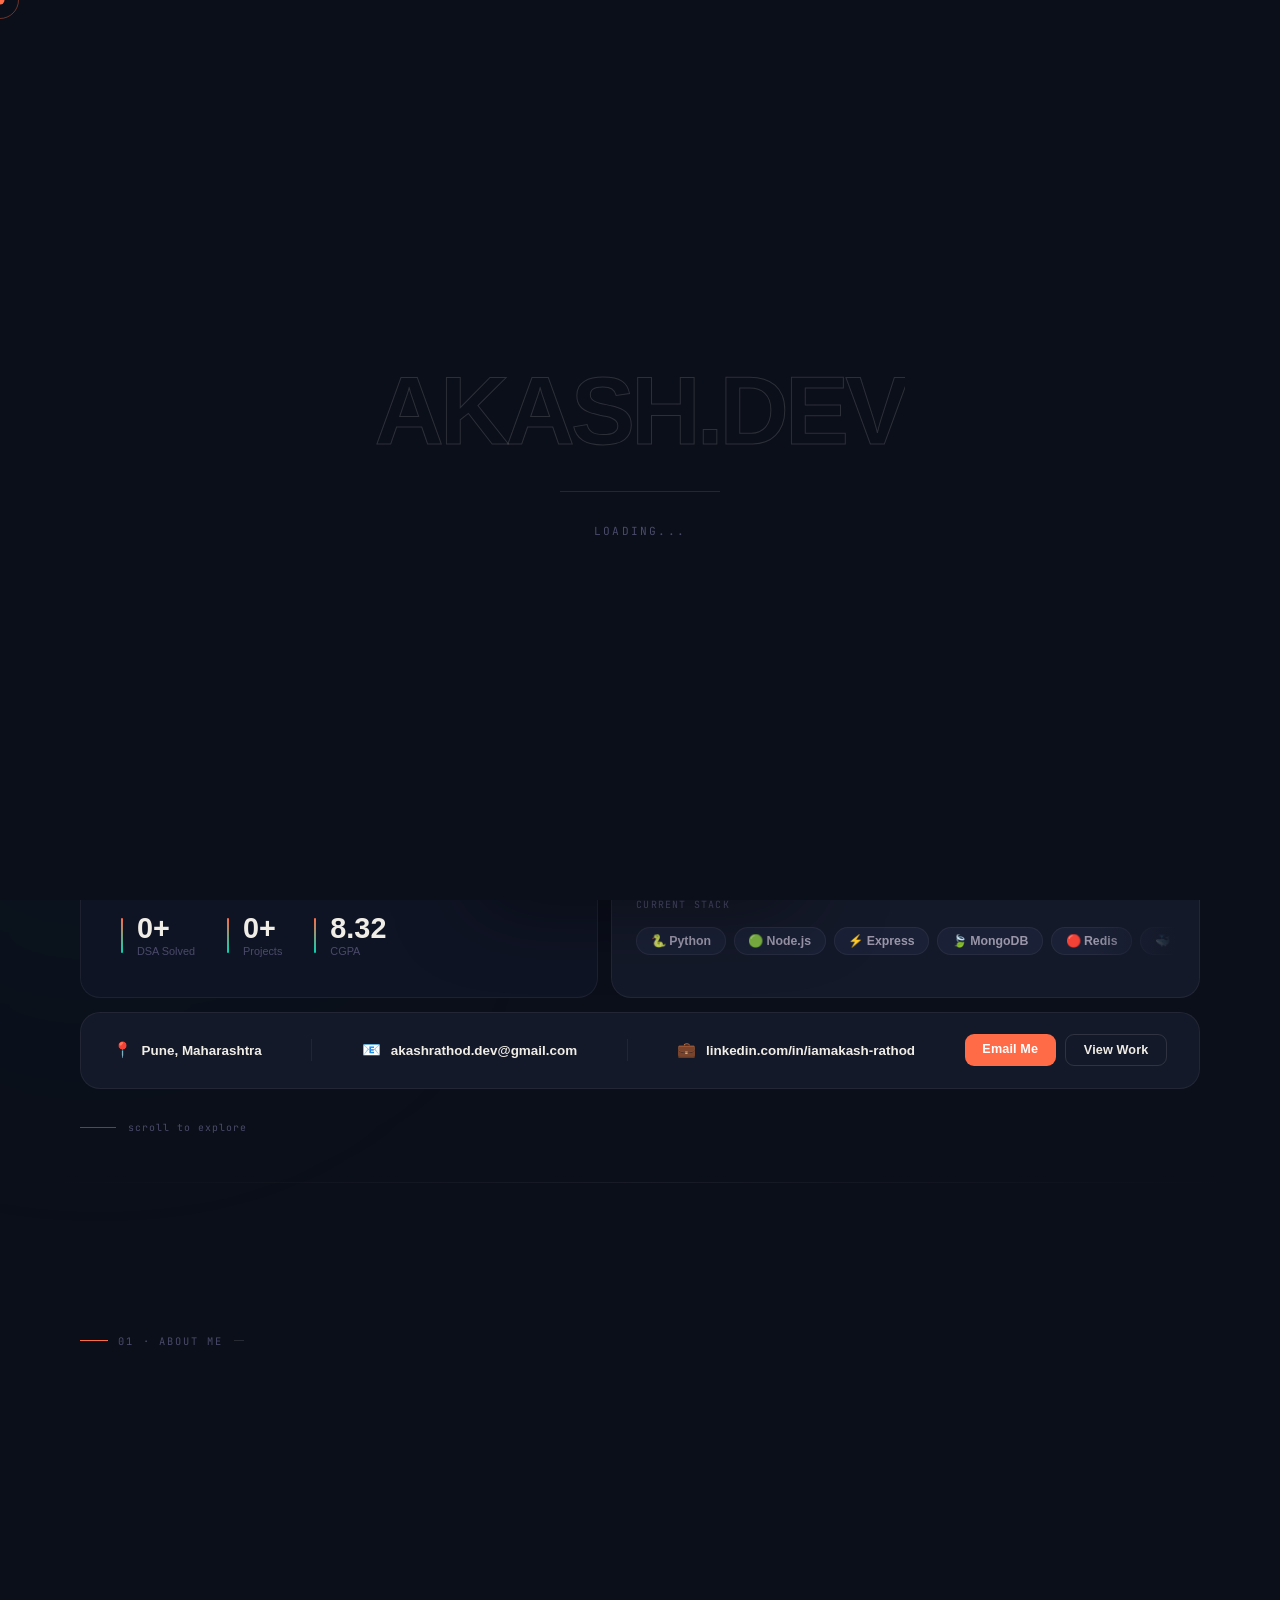
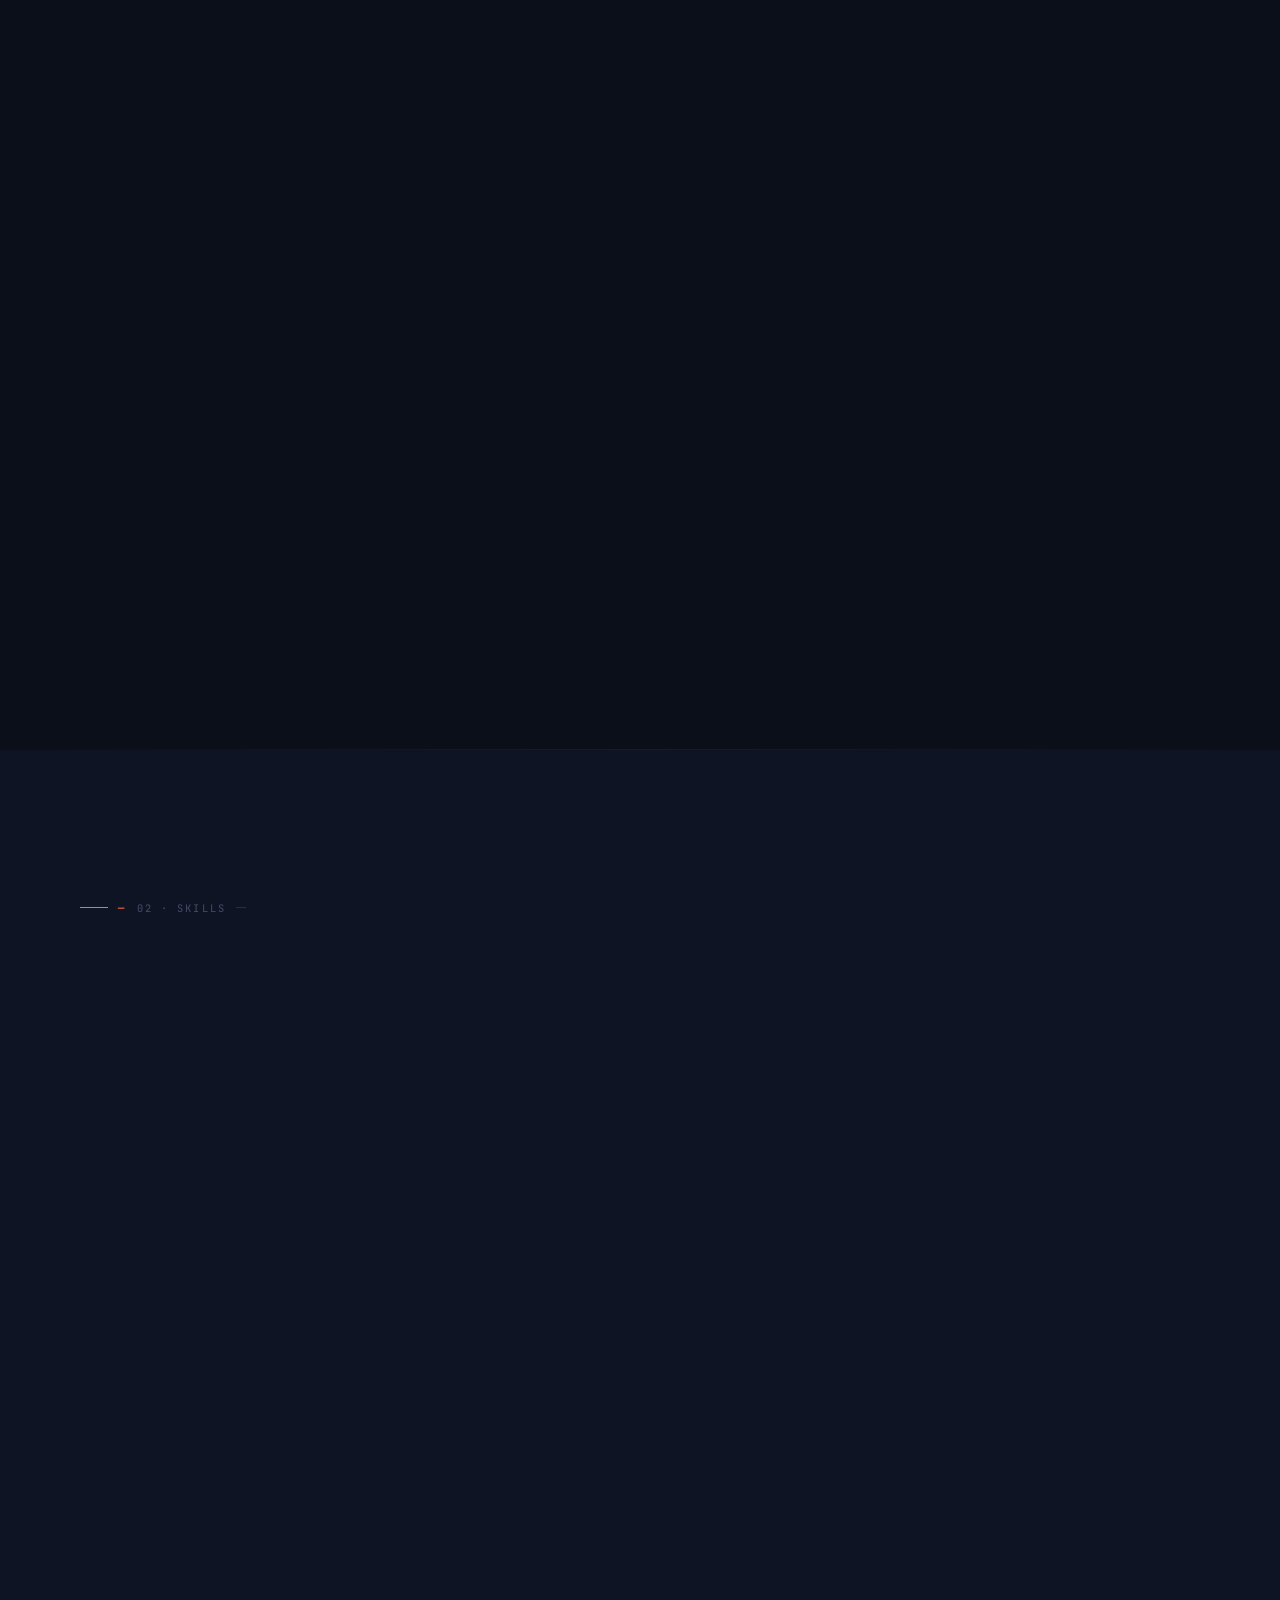
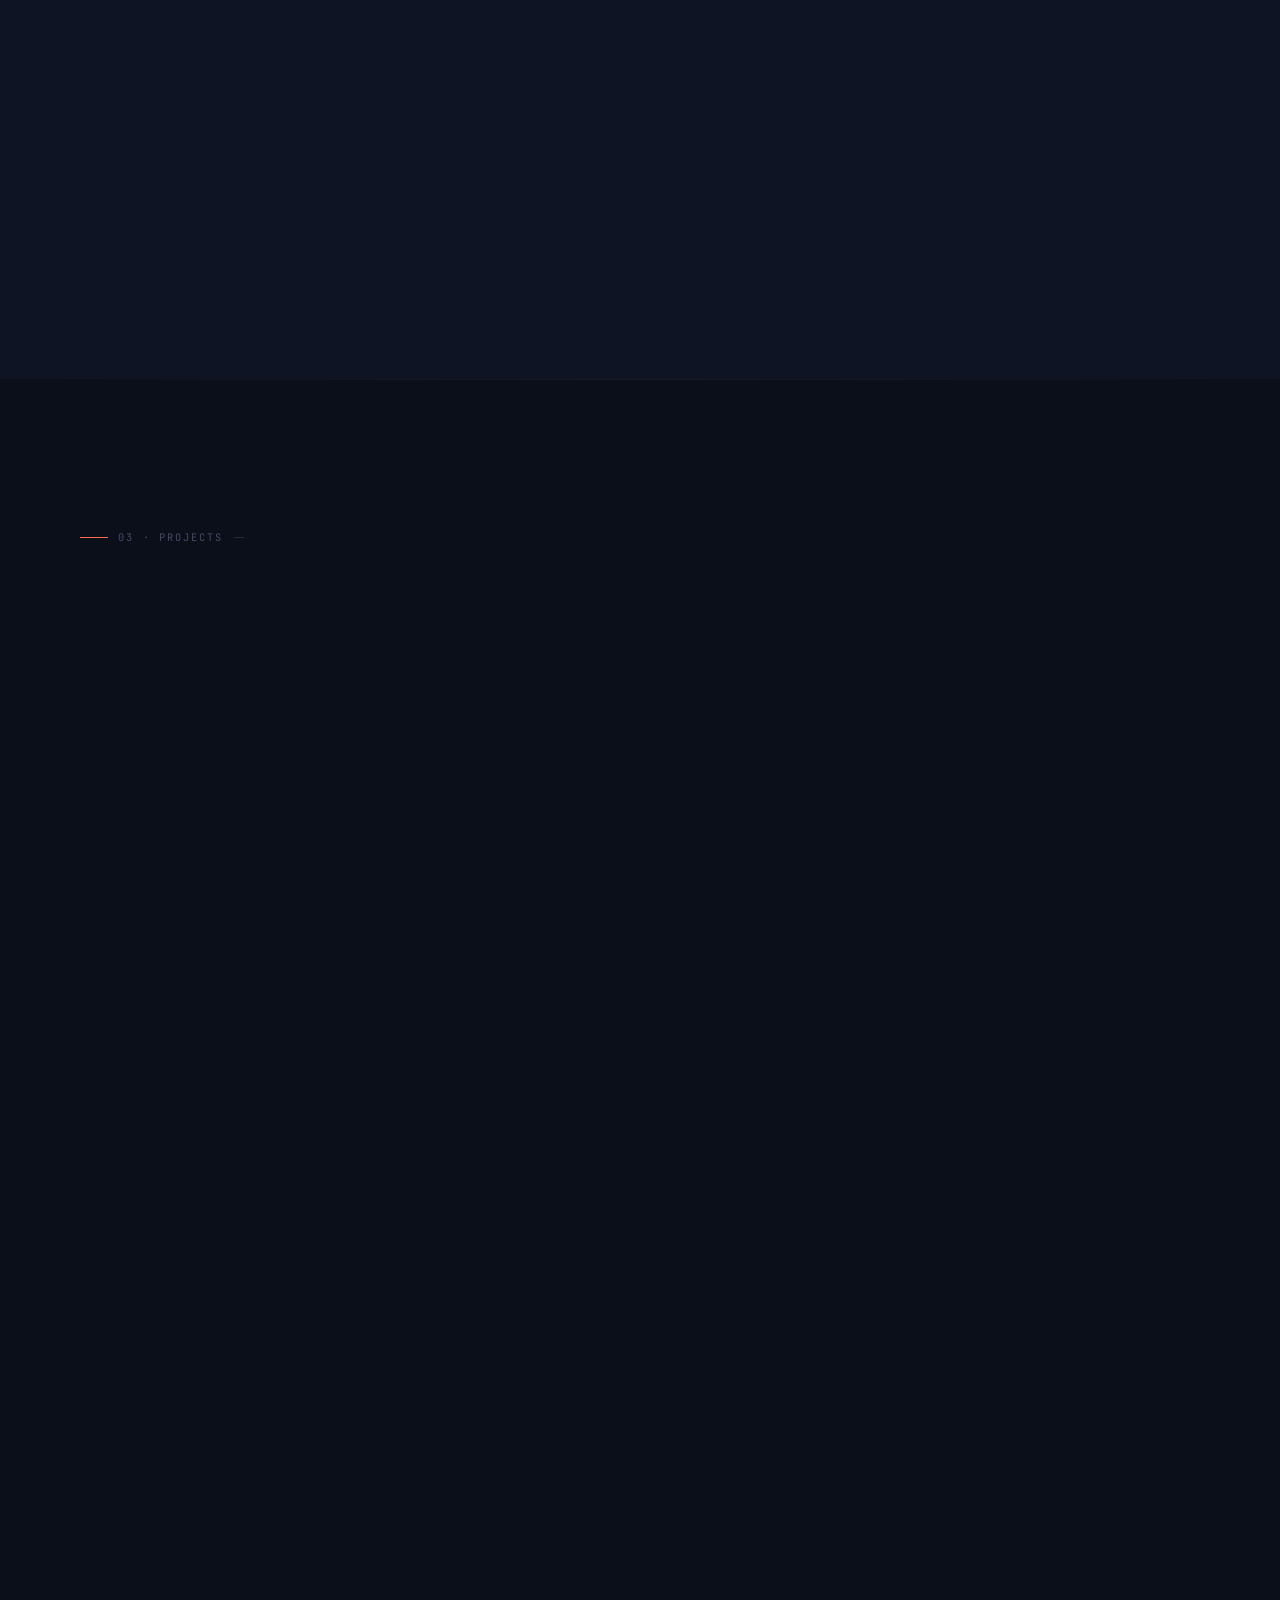
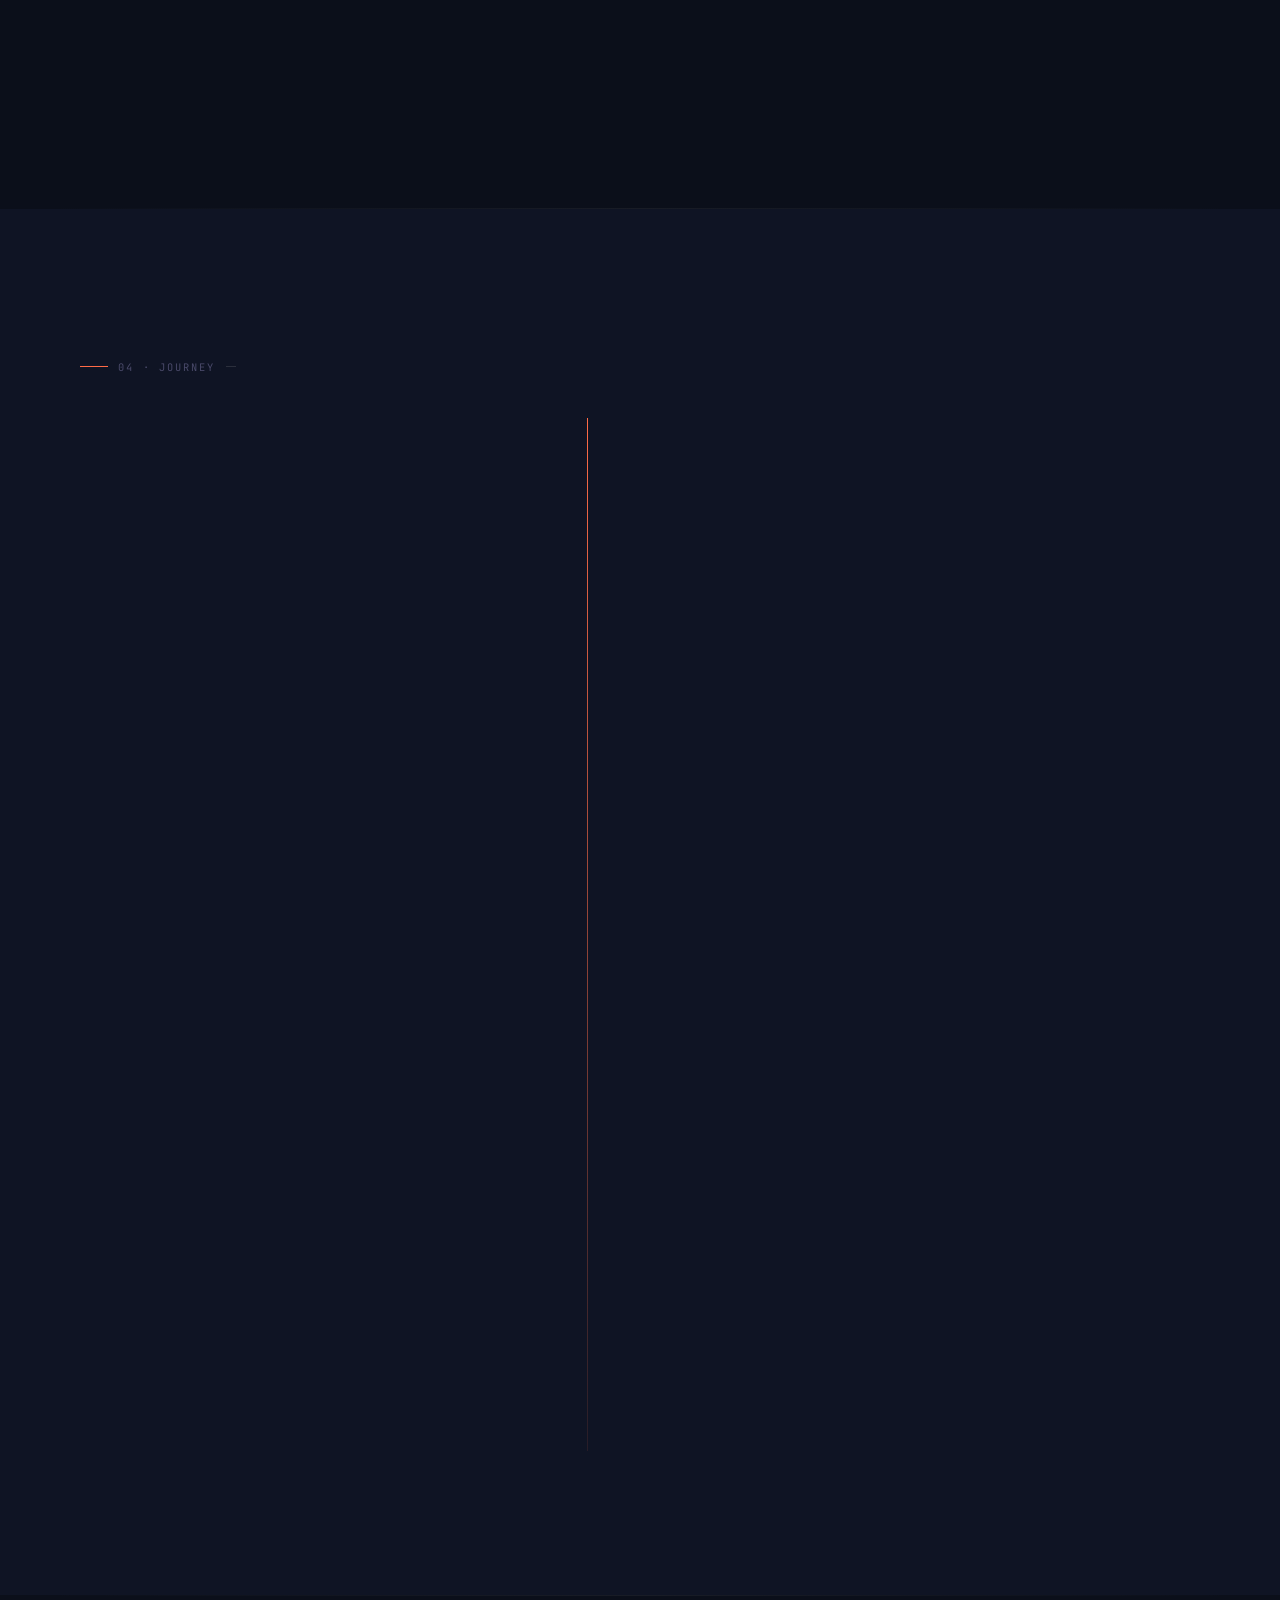
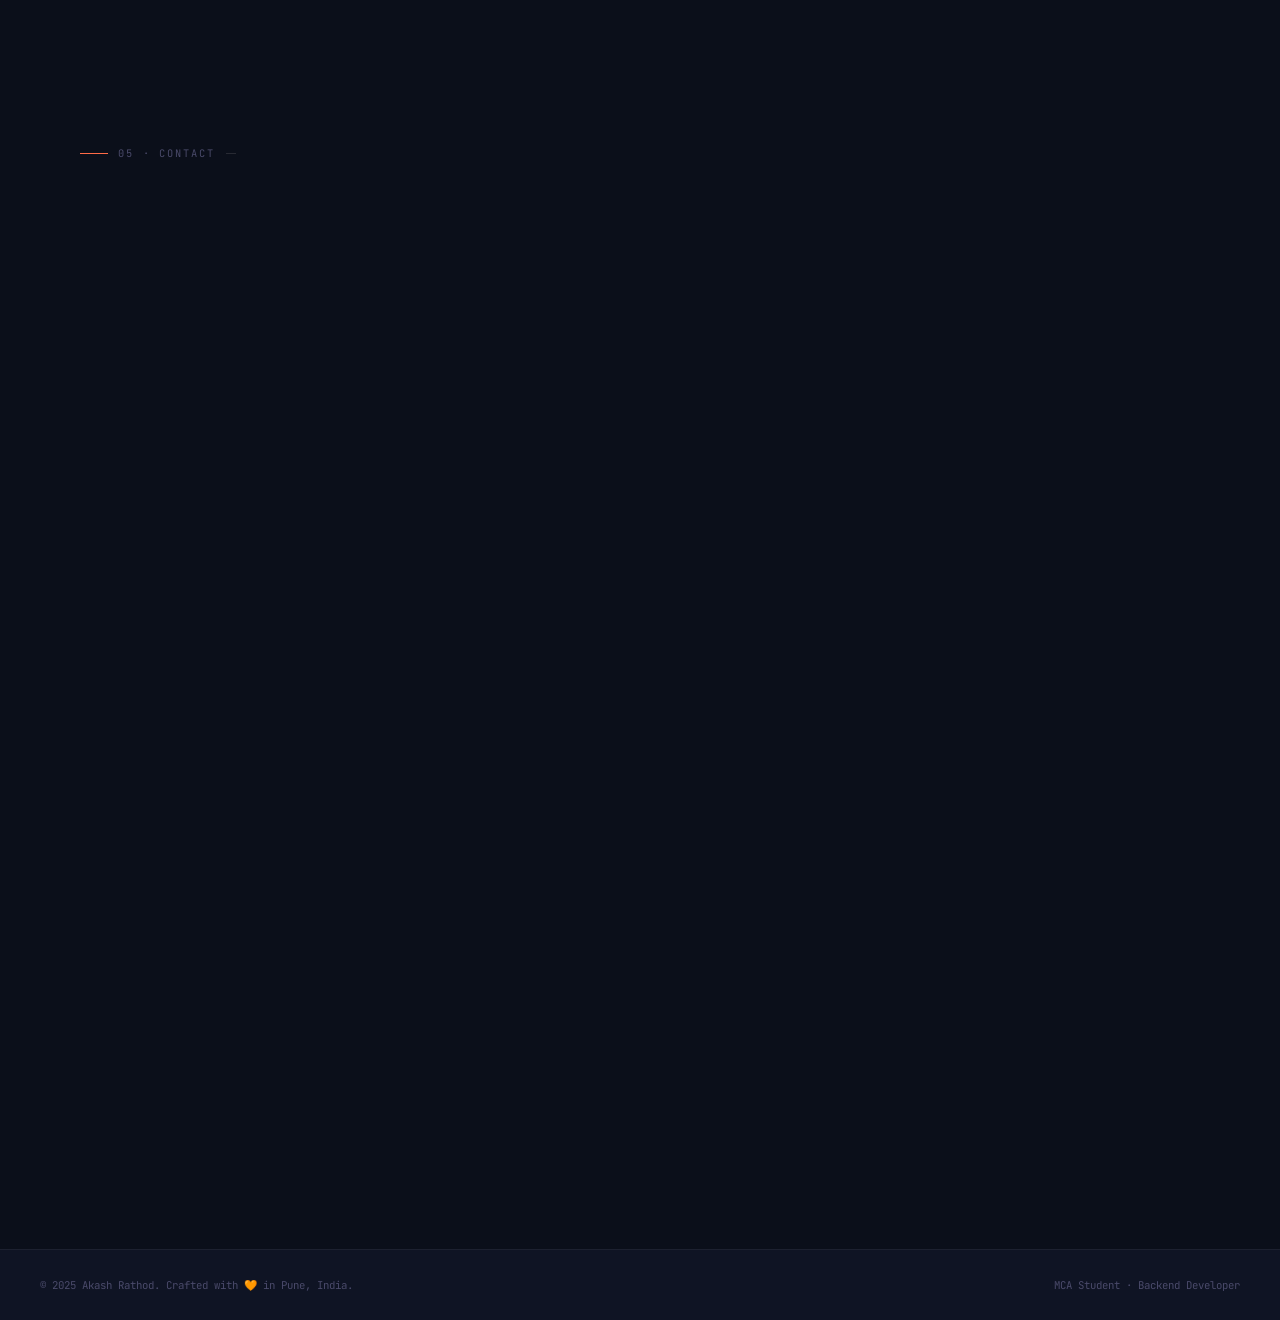
==== commit a700c1db: "udated connect css with html" ====
--- a/index.html
+++ b/index.html
@@ -4,7 +4,7 @@
 <meta charset="UTF-8"/>
 <meta name="viewport" content="width=device-width,initial-scale=1.0"/>
 <title>Akash Rathod — Backend Engineer</title>
-<link rel="stylesheet" href="new.css">
+<link rel="stylesheet" href="index.css">
 <link rel="preconnect" href="https://fonts.googleapis.com"/>
 <link href="https://fonts.googleapis.com/css2?family=Clash+Display:wght@400;500;600;700&family=Satoshi:wght@300;400;500;600;700;900&family=JetBrains+Mono:wght@300;400;500&display=swap" rel="stylesheet"/>
 <link href="https://api.fontshare.com/v2/css?f[]=clash-display@400,500,600,700&f[]=satoshi@300,400,500,600,700,900&display=swap" rel="stylesheet"/>
--- a/index.css
+++ b/index.css
@@ -0,0 +1,878 @@
+ 
+:root {
+    /* Backgrounds */
+    --bg:       #0B0F1A;   /* Deep midnight navy */
+    --bg1:      #0F1424;   /* slightly lighter */
+    --bg2:      #141929;   /* card background */
+    --bg3:      #1A2035;   /* elevated surface */
+    --bg4:      #1F2640;   /* border-ish */
+  
+    /* Ink */
+    --ink:      #F0EDE6;   /* warm ivory white */
+    --ink2:     #9A95A8;   /* muted lavender grey */
+    --ink3:     #4A4A6A;   /* deep muted */
+  
+    /* Accents */
+    --coral:    #FF6B47;   /* primary coral-orange */
+    --coral2:   #FF8C6B;   /* lighter coral */
+    --coral3:   rgba(255,107,71,0.12); /* coral tint */
+    --teal:     #00D4B4;   /* secondary teal */
+    --teal2:    rgba(0,212,180,0.1);
+    --gold:     #F5C842;   /* warm gold accent */
+    --violet:   #9B7FFF;   /* soft violet */
+  
+    /* Borders */
+    --bdr:      rgba(240,237,230,0.06);
+    --bdr2:     rgba(240,237,230,0.12);
+    --bdr3:     rgba(255,107,71,0.25);
+  
+    /* Utility */
+    --ease:     cubic-bezier(0.16,1,0.3,1);
+    --ease2:    cubic-bezier(0.34,1.56,0.64,1);
+    --r:        16px;
+    --shadow:   0 24px 80px rgba(0,0,0,0.5);
+  }
+  
+  /* ═══════════════════════════════════════
+     BASE
+  ═══════════════════════════════════════ */
+  *,*::before,*::after{box-sizing:border-box;margin:0;padding:0}
+  html{scroll-behavior:smooth}
+  body{
+    font-family:'Satoshi',-apple-system,sans-serif;
+    background:var(--bg);color:var(--ink);
+    overflow-x:hidden;cursor:none;
+    -webkit-font-smoothing:antialiased;
+  }
+  a{text-decoration:none;color:inherit}
+  ::selection{background:var(--coral);color:#fff}
+  ::-webkit-scrollbar{width:2px}
+  ::-webkit-scrollbar-track{background:var(--bg)}
+  ::-webkit-scrollbar-thumb{background:var(--coral);border-radius:10px}
+  
+  /* ═══════════════════════════════════════
+     CURSOR
+  ═══════════════════════════════════════ */
+  #cur{
+    position:fixed;width:9px;height:9px;border-radius:50%;
+    background:var(--coral);pointer-events:none;z-index:9999;
+    transform:translate(-50%,-50%);
+    transition:width .3s var(--ease),height .3s var(--ease),border-radius .3s,background .3s;
+  }
+  #curO{
+    position:fixed;width:38px;height:38px;border-radius:50%;
+    border:1.5px solid rgba(255,107,71,0.4);
+    pointer-events:none;z-index:9998;transform:translate(-50%,-50%);
+    transition:left .08s,top .08s,width .35s var(--ease),height .35s var(--ease),border-color .3s;
+  }
+  body.hov #cur{width:56px;height:56px;border-radius:6px;background:var(--coral);opacity:.15}
+  body.hov #curO{width:0;height:0;border-color:transparent}
+  
+  /* ═══════════════════════════════════════
+     NOISE + GLOW
+  ═══════════════════════════════════════ */
+  .noise{
+    position:fixed;inset:0;z-index:1;pointer-events:none;opacity:.025;
+    background-image:url("data:image/svg+xml,%3Csvg viewBox='0 0 256 256' xmlns='http://www.w3.org/2000/svg'%3E%3Cfilter id='n'%3E%3CfeTurbulence type='fractalNoise' baseFrequency='.9' numOctaves='4' stitchTiles='stitch'/%3E%3C/filter%3E%3Crect width='100%25' height='100%25' filter='url(%23n)'/%3E%3C/svg%3E");
+    animation:noise 8s steps(4) infinite;
+  }
+  @keyframes noise{0%,100%{transform:translate(0)}25%{transform:translate(-1%,2%)}50%{transform:translate(2%,-1%)}75%{transform:translate(-2%,1%)} }
+  
+  /* ambient glows */
+  .glow-orb{position:fixed;border-radius:50%;filter:blur(140px);pointer-events:none;z-index:0}
+  .go1{width:700px;height:700px;top:-200px;right:-200px;background:rgba(255,107,71,.045);animation:drift 22s ease-in-out infinite alternate}
+  .go2{width:500px;height:500px;bottom:-100px;left:-150px;background:rgba(0,212,180,.035);animation:drift 18s ease-in-out infinite alternate-reverse}
+  .go3{width:350px;height:350px;top:45%;left:35%;background:rgba(155,127,255,.03);animation:drift 15s ease-in-out infinite alternate}
+  @keyframes drift{from{transform:translate(0,0)}to{transform:translate(40px,-60px)}}
+  
+  /* progress bar */
+  #prog{position:fixed;top:0;left:0;height:2px;z-index:300;background:linear-gradient(90deg,var(--coral),var(--teal));width:0%;transition:width .06s}
+  
+  /* ═══════════════════════════════════════
+     LOADER
+  ═══════════════════════════════════════ */
+  #loader{
+    position:fixed;inset:0;z-index:9000;background:var(--bg);
+    display:flex;flex-direction:column;align-items:center;justify-content:center;gap:2rem;
+    transition:opacity .8s,visibility .8s;
+  }
+  .l-mark{
+    font-family:'Clash Display',sans-serif;
+    font-size:clamp(3rem,8vw,6rem);font-weight:700;
+    color:transparent;
+    -webkit-text-stroke:1px rgba(240,237,230,.15);
+    letter-spacing:-.04em;line-height:1;
+    position:relative;overflow:hidden;
+  }
+  .l-fill-text{
+    position:absolute;inset:0;
+    color:var(--ink);
+    -webkit-text-stroke:0;
+    clip-path:inset(0 100% 0 0);
+    transition:clip-path 1.8s var(--ease);
+  }
+  .l-sub{
+    font-family:'JetBrains Mono',monospace;
+    font-size:.7rem;color:var(--ink3);letter-spacing:.2em;text-transform:uppercase;
+  }
+  .l-bar{width:160px;height:1px;background:var(--bg4);position:relative;overflow:hidden}
+  .l-prog{position:absolute;inset:0 100% 0 0;background:var(--coral);transition:right .08s}
+  
+  /* ═══════════════════════════════════════
+     NAVIGATION
+  ═══════════════════════════════════════ */
+  nav{
+    position:fixed;top:0;left:0;right:0;z-index:100;
+    height:68px;
+    display:flex;align-items:center;justify-content:space-between;
+    padding:0 3.5rem;
+    background:rgba(11,15,26,0.75);
+    backdrop-filter:blur(32px) saturate(180%);
+    border-bottom:1px solid var(--bdr);
+  }
+  .nav-logo{
+    font-family:'Clash Display',sans-serif;
+    font-size:1.05rem;font-weight:700;letter-spacing:-.02em;
+    display:flex;align-items:center;gap:.5rem;
+  }
+  .nl-ring{
+    width:34px;height:34px;border-radius:50%;
+    border:1.5px solid var(--coral);
+    display:flex;align-items:center;justify-content:center;
+    font-size:.7rem;font-weight:700;color:var(--coral);
+    animation:ringGlow 3s ease infinite;
+  }
+  @keyframes ringGlow{0%,100%{box-shadow:0 0 0 0 rgba(255,107,71,0)}50%{box-shadow:0 0 0 4px rgba(255,107,71,.12)}}
+  .nav-links{display:flex;gap:2.5rem;list-style:none}
+  .nav-links a{
+    font-size:.75rem;font-weight:600;
+    color:var(--ink2);letter-spacing:.08em;text-transform:uppercase;
+    position:relative;padding-bottom:4px;transition:color .25s;
+  }
+  .nav-links a::after{
+    content:'';position:absolute;bottom:0;left:0;width:0;height:1.5px;
+    background:var(--coral);transition:width .35s var(--ease);
+  }
+  .nav-links a:hover,.nav-links a.active{color:var(--ink)}
+  .nav-links a:hover::after,.nav-links a.active::after{width:100%}
+  .nav-right{display:flex;align-items:center;gap:.85rem}
+  .avail-pill{
+    display:flex;align-items:center;gap:.4rem;
+    padding:.3rem .85rem;border-radius:999px;
+    background:rgba(0,212,180,.08);
+    border:1px solid rgba(0,212,180,.2);
+    font-size:.7rem;font-weight:600;color:var(--teal);
+  }
+  .avail-dot{width:5px;height:5px;border-radius:50%;background:var(--teal);animation:pulse 2.2s ease infinite}
+  @keyframes pulse{50%{opacity:.3}}
+  .nav-resume{
+    padding:.42rem 1.1rem;border-radius:9px;
+    border:1.5px solid var(--bdr2);color:var(--ink);
+    font-size:.74rem;font-weight:700;letter-spacing:.04em;text-transform:uppercase;
+    transition:all .25s;background:transparent;
+    font-family:'Satoshi',sans-serif;cursor:pointer;
+  }
+  .nav-resume:hover{background:var(--coral);border-color:var(--coral);color:#fff}
+  .ham{display:none;flex-direction:column;gap:5px;cursor:pointer}
+  .ham span{width:22px;height:1.5px;background:var(--ink2);transition:.3s;display:block}
+  .mob-nav{
+    display:none;position:fixed;top:68px;inset:0;z-index:99;
+    background:rgba(11,15,26,.97);backdrop-filter:blur(24px);
+    padding:3rem 3.5rem;flex-direction:column;gap:2rem;
+  }
+  .mob-nav.open{display:flex}
+  .mob-nav a{font-family:'Clash Display',sans-serif;font-size:2.2rem;font-weight:700;color:var(--ink2)}
+  .mob-nav a:hover{color:var(--coral)}
+  
+  /* ═══════════════════════════════════════
+     REVEAL ANIMATIONS
+  ═══════════════════════════════════════ */
+  .rv{opacity:0;transform:translateY(36px);transition:opacity .9s var(--ease),transform .9s var(--ease)}
+  .rvl{opacity:0;transform:translateX(-36px);transition:opacity .9s var(--ease),transform .9s var(--ease)}
+  .rvr{opacity:0;transform:translateX(36px);transition:opacity .9s var(--ease),transform .9s var(--ease)}
+  .rv.vis,.rvl.vis,.rvr.vis{opacity:1;transform:translate(0)}
+  
+  /* ═══════════════════════════════════════
+     SECTION LABEL
+  ═══════════════════════════════════════ */
+  .sec-label{
+    display:inline-flex;align-items:center;gap:.65rem;
+    font-family:'JetBrains Mono',monospace;
+    font-size:.65rem;color:var(--ink3);
+    letter-spacing:.2em;text-transform:uppercase;
+    margin-bottom:2.75rem;
+  }
+  .sec-label::before{content:'';width:28px;height:1px;background:var(--coral);flex-shrink:0}
+  .sec-label::after{content:'';width:10px;height:1px;background:var(--bdr2);flex-shrink:0}
+  
+  /* ═══════════════════════════════════════
+     HERO — BENTO LAYOUT
+  ═══════════════════════════════════════ */
+  #hero{
+    position:relative;z-index:2;
+    min-height:100vh;
+    max-width:1200px;margin:0 auto;
+    padding:calc(68px + 3.5rem) 2.5rem 3rem;
+    display:flex;flex-direction:column;justify-content:center;
+  }
+  /* giant headline */
+  .hero-eyebrow{
+    font-family:'JetBrains Mono',monospace;
+    font-size:.68rem;color:var(--coral);letter-spacing:.25em;text-transform:uppercase;
+    display:flex;align-items:center;gap:.75rem;
+    margin-bottom:1.75rem;
+    opacity:0;animation:fadeUp .6s .2s var(--ease) forwards;
+  }
+  .hero-eyebrow span{width:36px;height:1px;background:var(--coral);opacity:.4}
+  @keyframes fadeUp{from{opacity:0;transform:translateY(18px)}to{opacity:1;transform:translateY(0)}}
+  
+  .hero-hl{
+    font-family:'Clash Display',sans-serif;
+    font-size:clamp(3.8rem,10vw,9.5rem);
+    font-weight:700;line-height:.88;letter-spacing:-.04em;
+    margin-bottom:2.75rem;
+  }
+  .hero-hl .ln{display:block;overflow:hidden}
+  .hero-hl .ln span{
+    display:inline-block;
+    opacity:0;transform:translateY(108%);
+    animation:lineUp .9s var(--ease) forwards;
+  }
+  .hero-hl .ln:nth-child(1) span{animation-delay:.35s}
+  .hero-hl .ln:nth-child(2) span{animation-delay:.5s}
+  .hero-hl .ln:nth-child(3) span{animation-delay:.65s}
+  .hero-hl .dim{color:var(--ink3)}
+  .hero-hl .coral-word{
+    color:transparent;
+    -webkit-text-stroke:2px var(--coral);
+    position:relative;
+  }
+  .hero-hl .coral-word::after{
+    content:attr(data-text);
+    position:absolute;inset:0;
+    color:var(--coral);
+    -webkit-text-stroke:0;
+    clip-path:inset(0 60% 0 0);
+    animation:fillText 2s 1.5s var(--ease) forwards;
+  }
+  @keyframes fillText{to{clip-path:inset(0 0% 0 0)}}
+  @keyframes lineUp{from{opacity:0;transform:translateY(108%)}to{opacity:1;transform:translateY(0)}}
+  
+  /* BENTO GRID HERO */
+  .bento{
+    display:grid;
+    grid-template-columns:1.8fr 1fr 1fr;
+    grid-template-rows:auto auto;
+    gap:.85rem;
+    opacity:0;animation:fadeUp .8s 1.05s var(--ease) forwards;
+  }
+  
+  .bc{
+    background:var(--bg2);
+    border:1px solid var(--bdr);
+    border-radius:20px;padding:2rem;
+    position:relative;overflow:hidden;
+    transition:transform .4s var(--ease),box-shadow .4s,border-color .3s;
+  }
+  .bc:hover{transform:translateY(-4px);box-shadow:var(--shadow);border-color:var(--bdr2)}
+  .bc::before{content:'';position:absolute;inset:0;border-radius:20px;opacity:0;transition:opacity .4s;background:radial-gradient(circle at var(--mx,50%) var(--my,50%),rgba(255,107,71,.06),transparent 65%)}
+  .bc:hover::before{opacity:1}
+  
+  /* intro card */
+  .bc-intro{
+    grid-column:1;grid-row:1/3;
+    background:var(--bg1);
+    padding:2.5rem;display:flex;flex-direction:column;
+  }
+  .intro-top{display:flex;align-items:flex-start;justify-content:space-between;margin-bottom:auto}
+  .intro-avatar{
+    width:72px;height:72px;border-radius:50%;
+    position:relative;flex-shrink:0;
+  }
+  /* SVG dev avatar in bento card */
+  .intro-avatar svg{width:100%;height:100%}
+  .intro-badge{
+    display:flex;align-items:center;gap:.4rem;
+    padding:.28rem .75rem;border-radius:999px;
+    background:rgba(0,212,180,.08);border:1px solid rgba(0,212,180,.18);
+    font-size:.64rem;font-weight:600;color:var(--teal);
+    font-family:'JetBrains Mono',monospace;
+    white-space:nowrap;
+  }
+  .ib-dot{width:5px;height:5px;border-radius:50%;background:var(--teal);animation:pulse 2s ease infinite}
+  .intro-name{
+    font-family:'Clash Display',sans-serif;
+    font-size:2.6rem;font-weight:700;
+    letter-spacing:-.04em;line-height:.95;
+    margin-top:1.5rem;margin-bottom:.4rem;
+  }
+  .intro-role{
+    font-family:'JetBrains Mono',monospace;
+    font-size:.7rem;color:var(--coral);
+    letter-spacing:.15em;text-transform:uppercase;margin-bottom:1.25rem;
+  }
+  .intro-desc{font-size:.9rem;color:var(--ink2);line-height:1.8;margin-bottom:2rem}
+  .intro-stats{display:flex;gap:2rem}
+  .is{position:relative;padding-left:1rem}
+  .is::before{content:'';position:absolute;left:0;top:4px;bottom:4px;width:2px;border-radius:2px;background:linear-gradient(var(--coral),var(--teal))}
+  .is-n{font-family:'Clash Display',sans-serif;font-size:1.8rem;font-weight:700;line-height:1;color:var(--ink)}
+  .is-l{font-size:.68rem;color:var(--ink3);margin-top:.15rem}
+  
+  /* available card */
+  .bc-avail{
+    background:linear-gradient(135deg,var(--coral) 0%,#FF4500 100%);
+    border-color:transparent;
+    display:flex;flex-direction:column;justify-content:space-between;
+  }
+  .bc-avail:hover{border-color:transparent}
+  .av-head{display:flex;align-items:center;justify-content:space-between}
+  .av-icon{font-size:1.8rem}
+  .av-chip{
+    padding:.25rem .65rem;border-radius:999px;
+    background:rgba(255,255,255,.15);
+    font-size:.62rem;font-weight:700;color:#fff;
+    font-family:'JetBrains Mono',monospace;letter-spacing:.06em;
+  }
+  .av-title{font-family:'Clash Display',sans-serif;font-size:1.55rem;font-weight:700;color:#fff;line-height:1.1;margin:.85rem 0 .4rem}
+  .av-sub{font-size:.82rem;color:rgba(255,255,255,.7);line-height:1.6;margin-bottom:1.25rem}
+  .av-btn{
+    display:inline-flex;align-items:center;gap:.5rem;
+    padding:.6rem 1.2rem;border-radius:10px;
+    background:rgba(255,255,255,.15);
+    backdrop-filter:blur(12px);
+    border:1px solid rgba(255,255,255,.25);
+    color:#fff;font-size:.82rem;font-weight:700;
+    transition:all .25s;width:fit-content;
+  }
+  .av-btn:hover{background:rgba(255,255,255,.25)}
+  
+  /* stat card */
+  .bc-stats{
+    padding:1.5rem;
+    display:grid;grid-template-columns:1fr 1fr;gap:.65rem;
+  }
+  .qst{
+    background:var(--bg3);border-radius:12px;padding:1.1rem;
+    display:flex;flex-direction:column;justify-content:space-between;
+    gap:.25rem;border:1px solid var(--bdr);transition:all .25s;
+  }
+  .qst:hover{border-color:var(--bdr3);background:var(--bg4)}
+  .qst-n{font-family:'Clash Display',sans-serif;font-size:1.85rem;font-weight:700;line-height:1;letter-spacing:-.03em}
+  .qst-l{font-size:.68rem;color:var(--ink3);font-weight:500}
+  .qst.accent{background:var(--coral3);border-color:rgba(255,107,71,.2)}
+  .qst.accent .qst-n{color:var(--coral)}
+  
+  /* stack ticker */
+  .bc-stack{padding:1.5rem;grid-column:2/4}
+  .st-label{font-family:'JetBrains Mono',monospace;font-size:.62rem;color:var(--ink3);letter-spacing:.12em;text-transform:uppercase;margin-bottom:1rem}
+  .ticker-wrap{overflow:hidden;position:relative}
+  .ticker-wrap::after{content:'';position:absolute;right:0;top:0;bottom:0;width:80px;background:linear-gradient(90deg,transparent,var(--bg2));pointer-events:none;z-index:1}
+  .ticker-row{display:flex;gap:.5rem;width:max-content;animation:ticker 20s linear infinite}
+  .ticker-row:hover{animation-play-state:paused}
+  .tick{
+    display:flex;align-items:center;gap:.4rem;
+    padding:.38rem .85rem;border-radius:999px;
+    background:var(--bg3);border:1px solid var(--bdr);
+    font-size:.77rem;font-weight:600;color:var(--ink2);
+    white-space:nowrap;flex-shrink:0;transition:all .2s;
+  }
+  .tick:hover{background:var(--coral3);border-color:var(--bdr3);color:var(--coral)}
+  @keyframes ticker{from{transform:translateX(0)}to{transform:translateX(-50%)}}
+  
+  /* contact strip */
+  .bc-contact{
+    grid-column:1/4;
+    display:flex;align-items:center;justify-content:space-between;
+    padding:1.35rem 2rem;flex-wrap:wrap;gap:1rem;
+  }
+  .ci{display:flex;align-items:center;gap:.6rem;font-size:.84rem;color:var(--ink2)}
+  .ci strong{color:var(--ink);font-weight:600}
+  .ci-ico{font-size:.95rem}
+  .cdivide{width:1px;height:22px;background:var(--bdr)}
+  .ctas{display:flex;gap:.6rem}
+  .cbtn{
+    padding:.5rem 1.1rem;border-radius:9px;
+    font-size:.79rem;font-weight:700;transition:all .25s;letter-spacing:.01em;
+  }
+  .cbtn.prim{background:var(--coral);color:#fff;border:none}
+  .cbtn.prim:hover{background:var(--coral2);transform:translateY(-2px)}
+  .cbtn.out{border:1.5px solid var(--bdr2);color:var(--ink);background:transparent}
+  .cbtn.out:hover{border-color:var(--coral);color:var(--coral)}
+  
+  /* scroll hint */
+  .scroll-hint{
+    display:flex;align-items:center;gap:.75rem;
+    margin-top:2rem;
+    font-family:'JetBrains Mono',monospace;
+    font-size:.62rem;color:var(--ink3);letter-spacing:.1em;
+    opacity:0;animation:fadeUp .6s 1.8s var(--ease) forwards;
+  }
+  .sh-line{width:36px;height:1px;background:var(--ink3);animation:shLine 2s ease-in-out infinite}
+  @keyframes shLine{0%,100%{width:36px}50%{width:12px}}
+  
+  /* ═══════════════════════════════════════
+     ABOUT
+  ═══════════════════════════════════════ */
+  #about{position:relative;z-index:2}
+  .about-wrap{max-width:1200px;margin:0 auto;padding:9rem 2.5rem}
+  .about-grid{display:grid;grid-template-columns:1fr 1fr;gap:6rem;align-items:start}
+  
+  .about-left{}
+  .about-headline{
+    font-family:'Clash Display',sans-serif;
+    font-size:clamp(2rem,4.5vw,3.5rem);
+    font-weight:700;line-height:1.0;letter-spacing:-.035em;
+    margin-bottom:1.75rem;
+  }
+  .about-headline em{
+    font-style:italic;font-family:Georgia,serif;
+    color:var(--ink2);font-weight:400;font-size:.92em;
+  }
+  .about-body{font-size:.97rem;color:var(--ink2);line-height:1.9;margin-bottom:1.1rem}
+  .about-quote{
+    margin:2rem 0;padding:1.5rem 1.75rem;
+    border-radius:0 16px 16px 0;
+    border-left:3px solid var(--coral);
+    background:var(--bg2);
+  }
+  .about-quote p{
+    font-size:1.05rem;color:var(--ink);font-style:italic;line-height:1.65;
+  }
+  .about-ctas{display:flex;gap:.75rem;flex-wrap:wrap;margin-top:2rem}
+  .abtn{
+    display:inline-flex;align-items:center;gap:.5rem;
+    padding:.7rem 1.5rem;border-radius:11px;
+    font-size:.88rem;font-weight:700;transition:all .3s var(--ease);
+  }
+  .abtn.prim{background:var(--coral);color:#fff}
+  .abtn.prim:hover{background:var(--coral2);transform:translateY(-3px);box-shadow:0 12px 40px rgba(255,107,71,.35)}
+  .abtn.sec{border:1.5px solid var(--bdr2);color:var(--ink)}
+  .abtn.sec:hover{border-color:var(--coral);color:var(--coral);transform:translateY(-3px)}
+  
+  /* ABOUT ILLUSTRATION + EDU */
+  .about-right{}
+  
+  /* ┌─────────────────────────────────┐
+     │  ANIMATED DEV PNG / SVG         │
+     └─────────────────────────────────┘ */
+  .about-illustration{
+    position:relative;
+    width:100%;aspect-ratio:1/1;max-width:440px;
+    margin:0 auto 2.5rem;
+  }
+  .illus-bg{
+    position:absolute;inset:8%;border-radius:50%;
+    background:radial-gradient(circle,rgba(255,107,71,.08) 0%,transparent 70%);
+    animation:glowPulse 4s ease-in-out infinite;
+  }
+  @keyframes glowPulse{0%,100%{opacity:.5;transform:scale(1)}50%{opacity:1;transform:scale(1.1)}}
+  .illus-ring{
+    position:absolute;inset:4%;border-radius:50%;
+    border:1px solid rgba(255,107,71,.12);
+    animation:slowSpin 30s linear infinite;
+  }
+  .illus-ring2{
+    position:absolute;inset:12%;border-radius:50%;
+    border:1px dashed rgba(0,212,180,.08);
+    animation:slowSpin 20s linear infinite reverse;
+  }
+  @keyframes slowSpin{from{transform:rotate(0deg)}to{transform:rotate(360deg)}}
+  
+  /* orbit dots */
+  .orb-dot{
+    position:absolute;width:8px;height:8px;border-radius:50%;
+  }
+  .od1{background:var(--coral);top:8%;left:50%;box-shadow:0 0 12px var(--coral);animation:orbitPos1 12s linear infinite}
+  .od2{background:var(--teal);top:50%;right:4%;box-shadow:0 0 12px var(--teal);animation:orbitPos1 12s linear infinite reverse;animation-delay:-6s}
+  .od3{background:var(--gold);bottom:12%;left:10%;box-shadow:0 0 10px var(--gold);animation:orbitPos1 8s linear infinite;animation-delay:-3s}
+  @keyframes orbitPos1{from{transform:translate(-50%,-50%) rotate(0deg) translateX(180px) rotate(0deg)}to{transform:translate(-50%,-50%) rotate(360deg) translateX(180px) rotate(-360deg)}}
+  
+  /* Main dev SVG illustration */
+  .dev-svg-wrap{
+    position:relative;z-index:2;
+    width:80%;margin:0 auto;
+    animation:devFloat 6s ease-in-out infinite;
+  }
+  @keyframes devFloat{0%,100%{transform:translateY(0)}50%{transform:translateY(-12px)}}
+  
+  /* Floating info chips around illustration */
+  .chip-float{
+    position:absolute;z-index:3;
+    background:var(--bg2);border:1px solid var(--bdr2);
+    border-radius:12px;padding:.5rem .9rem;
+    display:flex;align-items:center;gap:.5rem;
+    font-size:.72rem;font-weight:600;color:var(--ink2);
+    box-shadow:0 12px 40px rgba(0,0,0,.4);
+    backdrop-filter:blur(12px);white-space:nowrap;
+  }
+  .cf1{top:12%;left:-8%;animation:chipFloat 4s ease-in-out infinite}
+  .cf2{top:40%;right:-5%;animation:chipFloat 4s 1.2s ease-in-out infinite}
+  .cf3{bottom:18%;left:0%;animation:chipFloat 4s .6s ease-in-out infinite}
+  .cf4{bottom:8%;right:8%;animation:chipFloat 4s 1.8s ease-in-out infinite}
+  @keyframes chipFloat{0%,100%{transform:translateY(0)}50%{transform:translateY(-8px)}}
+  .chip-dot{width:6px;height:6px;border-radius:50%;flex-shrink:0}
+  
+  /* edu cards */
+  .edu-list{display:flex;flex-direction:column;gap:.7rem}
+  .edu-card{
+    padding:1.25rem 1.4rem;border-radius:14px;
+    background:var(--bg2);border:1px solid var(--bdr);
+    display:flex;align-items:center;justify-content:space-between;gap:1rem;
+    transition:all .35s var(--ease);position:relative;overflow:hidden;
+  }
+  .edu-card::after{
+    content:'';position:absolute;bottom:0;left:0;right:0;height:2px;
+    background:linear-gradient(90deg,var(--coral),var(--teal));
+    transform:scaleX(0);transform-origin:left;
+    transition:transform .45s var(--ease);
+  }
+  .edu-card:hover::after{transform:scaleX(1)}
+  .edu-card:hover{border-color:var(--bdr2);transform:translateX(6px)}
+  .edu-deg{font-weight:700;font-size:.9rem;margin-bottom:.2rem}
+  .edu-sch{font-size:.8rem;color:var(--coral);margin-bottom:.15rem}
+  .edu-yr{font-family:'JetBrains Mono',monospace;font-size:.64rem;color:var(--ink3)}
+  .edu-badge{
+    padding:.3rem .75rem;border-radius:8px;
+    font-family:'JetBrains Mono',monospace;font-size:.7rem;font-weight:600;
+    background:rgba(255,107,71,.1);color:var(--coral);
+    border:1px solid rgba(255,107,71,.2);white-space:nowrap;flex-shrink:0;
+  }
+  
+  /* ═══════════════════════════════════════
+     SKILLS — DARK SECTION
+  ═══════════════════════════════════════ */
+  #skills{position:relative;z-index:2;background:var(--bg1)}
+  .skills-wrap{max-width:1200px;margin:0 auto;padding:9rem 2.5rem}
+  .skills-header{
+    display:flex;align-items:flex-end;justify-content:space-between;
+    margin-bottom:4rem;flex-wrap:wrap;gap:2rem;
+  }
+  .sk-title{
+    font-family:'Clash Display',sans-serif;
+    font-size:clamp(2.5rem,6vw,5.5rem);
+    font-weight:700;letter-spacing:-.04em;line-height:.9;
+  }
+  .sk-sub{
+    max-width:300px;font-size:.9rem;color:var(--ink2);line-height:1.75;text-align:right;
+  }
+  
+  /* bar grid */
+  .bars{display:grid;grid-template-columns:1fr 1fr;gap:1.25rem 4.5rem;margin-bottom:4.5rem}
+  .bar-item{border-bottom:1px solid var(--bdr);padding-bottom:1.1rem}
+  .bar-top{display:flex;justify-content:space-between;align-items:center;margin-bottom:.7rem}
+  .bar-name{font-size:.95rem;font-weight:600;display:flex;align-items:center;gap:.55rem}
+  .bar-name svg{width:16px;height:16px;flex-shrink:0}
+  .bar-pct{font-family:'JetBrains Mono',monospace;font-size:.72rem;color:var(--ink3)}
+  .bar-track{height:2px;background:var(--bdr);border-radius:99px;overflow:hidden}
+  .bar-fill{height:100%;width:0%;border-radius:99px;background:linear-gradient(90deg,var(--coral),var(--teal));transition:width 1.6s var(--ease)}
+  
+  /* TECH GRID */
+  .tech-label{
+    font-family:'JetBrains Mono',monospace;
+    font-size:.63rem;color:var(--ink3);letter-spacing:.15em;text-transform:uppercase;
+    display:flex;align-items:center;gap:.65rem;margin-bottom:1.5rem;
+  }
+  .tech-label::before{content:'';width:24px;height:1px;background:var(--coral)}
+  .tech-grid{display:grid;grid-template-columns:repeat(6,1fr);gap:.7rem}
+  .tcard{
+    background:var(--bg2);border:1px solid var(--bdr);
+    border-radius:16px;padding:1.4rem .9rem;
+    display:flex;flex-direction:column;align-items:center;gap:.65rem;
+    transition:all .4s var(--ease);cursor:default;
+    position:relative;overflow:hidden;
+  }
+  .tcard::after{
+    content:'';position:absolute;bottom:0;left:0;right:0;height:2px;
+    background:var(--tc-color, var(--coral));
+    transform:scaleX(0);transform-origin:center;
+    transition:transform .35s var(--ease);
+  }
+  .tcard:hover::after{transform:scaleX(1)}
+  .tcard:hover{
+    border-color:rgba(255,255,255,.08);
+    transform:translateY(-7px);
+    box-shadow:0 20px 60px rgba(0,0,0,.4),0 0 0 1px var(--bdr2);
+    background:var(--bg3);
+  }
+  .tc-icon{
+    width:50px;height:50px;border-radius:14px;
+    background:var(--bg3);border:1px solid var(--bdr);
+    display:flex;align-items:center;justify-content:center;
+    transition:all .4s var(--ease2);
+  }
+  .tcard:hover .tc-icon{
+    transform:scale(1.15) rotate(-8deg);
+    border-color:var(--bdr2);
+    box-shadow:0 8px 24px rgba(0,0,0,.3);
+  }
+  .tc-icon svg{width:26px;height:26px}
+  .tc-name{font-size:.76rem;font-weight:700;color:var(--ink2);text-align:center;transition:color .25s}
+  .tcard:hover .tc-name{color:var(--ink)}
+  .tc-lvl{
+    font-family:'JetBrains Mono',monospace;font-size:.58rem;
+    color:var(--ink3);padding:.12rem .5rem;border-radius:5px;
+    background:var(--bg);transition:all .25s;
+  }
+  .tcard:hover .tc-lvl{background:var(--tc-color,var(--coral));color:#fff;opacity:.9}
+  
+  /* ═══════════════════════════════════════
+     PROJECTS
+  ═══════════════════════════════════════ */
+  #projects{position:relative;z-index:2;background:var(--bg)}
+  .proj-wrap{max-width:1200px;margin:0 auto;padding:9rem 2.5rem}
+  .proj-top{display:grid;grid-template-columns:1fr 1fr;align-items:end;margin-bottom:3.5rem;gap:2rem}
+  .proj-title{
+    font-family:'Clash Display',sans-serif;
+    font-size:clamp(2.5rem,5.5vw,5rem);
+    font-weight:700;letter-spacing:-.04em;line-height:.9;
+  }
+  .proj-title em{color:var(--ink3);font-style:italic;font-family:Georgia,serif;font-weight:400}
+  .proj-sub{font-size:.92rem;color:var(--ink2);line-height:1.75}
+  .proj-grid{display:grid;grid-template-columns:1fr 1fr;gap:1rem}
+  .pcard{
+    background:var(--bg2);border:1px solid var(--bdr);
+    border-radius:22px;overflow:hidden;
+    display:flex;flex-direction:column;
+    transition:all .5s var(--ease);
+    position:relative;
+  }
+  .pcard::before{
+    content:'';position:absolute;top:0;left:0;right:0;height:2px;
+    background:linear-gradient(90deg,var(--coral),var(--teal),var(--violet));
+    opacity:0;transition:opacity .4s;
+  }
+  .pcard:hover::before{opacity:1}
+  .pcard:hover{
+    transform:translateY(-10px);
+    box-shadow:var(--shadow);
+    border-color:var(--bdr2);
+  }
+  .pcard.feat{grid-column:1/3}
+  .pcard-inner{padding:2.25rem;flex:1;display:flex;flex-direction:column;gap:1rem}
+  .pcard.feat .pcard-inner{display:grid;grid-template-columns:1fr 1fr;gap:2rem}
+  .pcard.feat .ptitle{grid-column:1/3;font-size:1.75rem}
+  .pcard-head{display:flex;justify-content:space-between;align-items:flex-start}
+  .pico{
+    width:48px;height:48px;border-radius:13px;
+    background:var(--coral3);border:1px solid rgba(255,107,71,.2);
+    display:flex;align-items:center;justify-content:center;
+    font-size:1.35rem;transition:transform .35s var(--ease);
+  }
+  .pcard:hover .pico{transform:rotate(-12deg) scale(1.1)}
+  .plinks{display:flex;gap:.45rem}
+  .plnk{
+    width:32px;height:32px;border-radius:8px;
+    background:var(--bg3);border:1px solid var(--bdr);
+    display:flex;align-items:center;justify-content:center;
+    font-size:.82rem;color:var(--ink2);transition:all .25s;
+  }
+  .plnk:hover{background:var(--coral);color:#fff;border-color:var(--coral)}
+  .ptitle{font-family:'Clash Display',sans-serif;font-size:1.3rem;font-weight:700;letter-spacing:-.02em}
+  .pdesc{font-size:.875rem;color:var(--ink2);line-height:1.78;flex:1}
+  .ptags{display:flex;flex-wrap:wrap;gap:.38rem}
+  .ptag{
+    padding:.22rem .65rem;border-radius:6px;
+    font-family:'JetBrains Mono',monospace;font-size:.63rem;
+    background:var(--bg3);border:1px solid var(--bdr);color:var(--ink3);
+  }
+  .pmetas{display:flex;flex-wrap:wrap;gap:.38rem}
+  .pmeta{
+    padding:.2rem .6rem;border-radius:999px;
+    font-family:'JetBrains Mono',monospace;font-size:.62rem;
+    background:var(--coral3);border:1px solid rgba(255,107,71,.15);color:var(--coral);
+    font-weight:600;
+  }
+  .pacts{display:flex;gap:.55rem;flex-wrap:wrap}
+  .pact{
+    display:inline-flex;align-items:center;gap:.4rem;
+    padding:.52rem 1rem;border-radius:9px;
+    font-size:.78rem;font-weight:700;transition:all .25s;
+  }
+  .pact.pr{background:var(--coral);color:#fff;border:none}
+  .pact.pr:hover{background:var(--coral2);transform:translateY(-2px)}
+  .pact.sc{border:1.5px solid var(--bdr2);color:var(--ink)}
+  .pact.sc:hover{border-color:var(--coral);color:var(--coral);transform:translateY(-2px)}
+  
+  /* ═══════════════════════════════════════
+     JOURNEY
+  ═══════════════════════════════════════ */
+  #journey{position:relative;z-index:2;background:var(--bg1)}
+  .journey-wrap{max-width:1200px;margin:0 auto;padding:9rem 2.5rem}
+  .journey-inner{display:grid;grid-template-columns:1fr 1.6fr;gap:7rem;align-items:start}
+  .journey-sticky{position:sticky;top:90px}
+  .jt{
+    font-family:'Clash Display',sans-serif;
+    font-size:clamp(2.2rem,4.5vw,3.8rem);
+    font-weight:700;letter-spacing:-.04em;line-height:.95;margin-bottom:1.25rem;
+  }
+  .jt em{color:var(--ink3);font-style:italic;font-family:Georgia,serif;font-weight:400}
+  .js{font-size:.9rem;color:var(--ink2);line-height:1.8}
+  
+  .tl{position:relative;padding-left:2.25rem}
+  .tl::before{content:'';position:absolute;left:7px;top:0;bottom:0;width:1px;background:linear-gradient(180deg,var(--coral) 0%,rgba(255,107,71,.1) 100%)}
+  .tli{position:relative;margin-bottom:2.25rem;opacity:0;transform:translateX(-20px);transition:opacity .7s var(--ease),transform .7s var(--ease)}
+  .tli.vis{opacity:1;transform:translateX(0)}
+  .tl-dot{
+    position:absolute;left:-2.25rem;top:.55rem;
+    width:15px;height:15px;border-radius:50%;
+    background:var(--bg1);border:2px solid var(--bdr2);
+    box-shadow:0 0 0 3px var(--bg1);
+    transition:all .35s;
+  }
+  .tli:hover .tl-dot{background:var(--coral);border-color:var(--coral);box-shadow:0 0 0 4px rgba(255,107,71,.15),0 0 20px rgba(255,107,71,.3)}
+  .tl-card{
+    background:var(--bg2);border:1px solid var(--bdr);
+    border-radius:14px;padding:1.4rem;
+    transition:all .35s var(--ease);
+  }
+  .tli:hover .tl-card{border-color:var(--bdr2);transform:translateX(5px);box-shadow:0 10px 40px rgba(0,0,0,.3)}
+  .tl-date{font-family:'JetBrains Mono',monospace;font-size:.63rem;color:var(--coral);letter-spacing:.12em;text-transform:uppercase;margin-bottom:.4rem}
+  .tl-title{font-weight:700;font-size:.97rem;margin-bottom:.35rem}
+  .tl-desc{font-size:.85rem;color:var(--ink2);line-height:1.75}
+  .tl-badge{display:inline-block;margin-top:.7rem;padding:.22rem .7rem;border-radius:7px;font-family:'JetBrains Mono',monospace;font-size:.64rem;font-weight:600}
+  .tb-coral{background:rgba(255,107,71,.1);color:var(--coral);border:1px solid rgba(255,107,71,.2)}
+  .tb-teal{background:rgba(0,212,180,.08);color:var(--teal);border:1px solid rgba(0,212,180,.15)}
+  .tb-violet{background:rgba(155,127,255,.08);color:var(--violet);border:1px solid rgba(155,127,255,.15)}
+  
+  /* ═══════════════════════════════════════
+     CONTACT
+  ═══════════════════════════════════════ */
+  #contact{position:relative;z-index:2;background:var(--bg)}
+  .contact-wrap{max-width:1200px;margin:0 auto;padding:9rem 2.5rem}
+  .ct-headline{
+    font-family:'Clash Display',sans-serif;
+    font-size:clamp(3rem,8vw,8rem);
+    font-weight:700;letter-spacing:-.05em;line-height:.85;
+    margin-bottom:4.5rem;
+  }
+  .ct-headline .ct-em{color:var(--ink3);font-family:Georgia,serif;font-style:italic;font-weight:400}
+  .ct-headline .ct-coral{color:var(--coral)}
+  .ct-grid{display:grid;grid-template-columns:1fr 1fr;gap:4.5rem}
+  
+  .slinks{display:flex;flex-direction:column;gap:.65rem;margin-top:1rem}
+  .slink{
+    display:flex;align-items:center;gap:1rem;
+    padding:1.1rem 1.4rem;border-radius:14px;
+    background:var(--bg2);border:1px solid var(--bdr);
+    color:var(--ink);transition:all .35s var(--ease);
+  }
+  .slink:hover{border-color:var(--bdr3);background:var(--bg3);transform:translateX(8px)}
+  .sl-ico{
+    width:40px;height:40px;border-radius:11px;
+    background:var(--bg3);border:1px solid var(--bdr);
+    display:flex;align-items:center;justify-content:center;
+    font-size:.95rem;flex-shrink:0;transition:all .3s;
+  }
+  .slink:hover .sl-ico{background:var(--coral);border-color:var(--coral)}
+  .sl-lbl{font-family:'JetBrains Mono',monospace;font-size:.63rem;color:var(--ink3);text-transform:uppercase;letter-spacing:.05em}
+  .sl-val{font-size:.87rem;font-weight:600}
+  .sl-arr{color:var(--ink3);transition:transform .3s,color .3s;margin-left:auto;font-size:.85rem}
+  .slink:hover .sl-arr{transform:translateX(6px);color:var(--coral)}
+  
+  .cform{background:var(--bg2);border:1px solid var(--bdr);border-radius:20px;padding:2.25rem}
+  .cf-head{font-family:'Clash Display',sans-serif;font-size:1.2rem;font-weight:700;margin-bottom:1.75rem}
+  .fld{margin-bottom:1.1rem}
+  .fld label{display:block;font-family:'JetBrains Mono',monospace;font-size:.63rem;letter-spacing:.1em;text-transform:uppercase;color:var(--ink3);margin-bottom:.45rem}
+  .fld input,.fld textarea{
+    width:100%;background:var(--bg3);border:1px solid var(--bdr);
+    border-radius:10px;padding:.8rem 1rem;color:var(--ink);
+    font-family:'Satoshi',sans-serif;font-size:.9rem;outline:none;
+    transition:border-color .25s,box-shadow .25s;
+  }
+  .fld input:focus,.fld textarea:focus{border-color:var(--coral);box-shadow:0 0 0 3px rgba(255,107,71,.1)}
+  .fld textarea{min-height:110px;resize:vertical}
+  .fld input::placeholder,.fld textarea::placeholder{color:var(--ink3)}
+  .sbtn{
+    width:100%;padding:.9rem;border-radius:11px;
+    background:var(--coral);color:#fff;
+    font-family:'Satoshi',sans-serif;font-weight:800;font-size:.95rem;
+    border:none;cursor:pointer;transition:all .3s;
+    position:relative;overflow:hidden;
+  }
+  .sbtn::after{content:'';position:absolute;inset:0;background:rgba(255,255,255,.15);transform:translateX(-100%);transition:transform .5s var(--ease)}
+  .sbtn:hover::after{transform:translateX(100%)}
+  .sbtn:hover{background:var(--coral2);transform:translateY(-2px);box-shadow:0 14px 45px rgba(255,107,71,.35)}
+  .fmsg{display:none;text-align:center;padding:.75rem;border-radius:8px;background:rgba(0,212,180,.07);border:1px solid rgba(0,212,180,.2);color:var(--teal);font-size:.87rem;margin-top:1rem}
+  
+  /* FOOTER */
+  footer{
+    position:relative;z-index:2;background:var(--bg1);
+    border-top:1px solid var(--bdr);
+    padding:1.75rem 2.5rem;
+    display:flex;align-items:center;justify-content:space-between;
+    font-family:'JetBrains Mono',monospace;font-size:.67rem;color:var(--ink3);
+  }
+  footer a:hover{color:var(--coral)}
+  
+  /* DIVIDER */
+  .divider{height:1px;background:linear-gradient(90deg,transparent,var(--bdr),transparent);max-width:1200px;margin:0 auto}
+  
+  /* ═══════════════════════════════════════
+     DOCK
+  ═══════════════════════════════════════ */
+  .dock{
+    position:fixed;bottom:1.5rem;left:50%;transform:translateX(-50%);
+    z-index:50;display:flex;gap:.25rem;
+    background:rgba(11,15,26,0.9);backdrop-filter:blur(24px);
+    border:1px solid var(--bdr);border-radius:20px;
+    padding:.45rem;box-shadow:var(--shadow);
+  }
+  .di{
+    display:flex;flex-direction:column;align-items:center;gap:.18rem;
+    padding:.48rem .85rem;border-radius:12px;
+    color:var(--ink3);font-size:.57rem;letter-spacing:.06em;text-transform:uppercase;
+    transition:all .25s;cursor:pointer;
+  }
+  .di:hover,.di.act{background:var(--coral3);color:var(--coral)}
+  .die{font-size:.9rem}
+  
+  /* RESPONSIVE */
+  @media(max-width:1024px){
+    .bento{grid-template-columns:1fr 1fr}
+    .bc-intro{grid-column:1/3}
+    .bc-contact{grid-column:1/3}
+    .about-grid{grid-template-columns:1fr;gap:3.5rem}
+    .bars{grid-template-columns:1fr}
+    .tech-grid{grid-template-columns:repeat(4,1fr)}
+    .proj-grid{grid-template-columns:1fr}
+    .pcard.feat{grid-column:1;}.pcard.feat .pcard-inner{grid-template-columns:1fr}.pcard.feat .ptitle{grid-column:1;font-size:1.4rem}
+    .journey-inner{grid-template-columns:1fr}
+    .journey-sticky{position:static}
+    .ct-grid{grid-template-columns:1fr}
+    .proj-top{grid-template-columns:1fr}
+  }
+  @media(max-width:768px){
+    .nav-links,.nav-resume{display:none}
+    .ham{display:flex}
+    .bento{grid-template-columns:1fr}
+    .bc-intro,.bc-contact,.bc-stack{grid-column:1}
+    .bc-stats{grid-template-columns:1fr 1fr}
+    .tech-grid{grid-template-columns:repeat(3,1fr)}
+    .dock{display:none}
+    footer{flex-direction:column;gap:.5rem;text-align:center}
+    nav{padding:0 1.75rem}
+    .ct-headline{font-size:3rem}
+    .about-illustration{max-width:300px}
+    .chip-float{display:none}
+    #hero{padding:calc(68px + 2rem) 1.25rem 2rem}
+    .about-wrap,.skills-wrap{padding:6rem 1.25rem}
+    #contact .contact-wrap,.proj-wrap,.journey-wrap{padding:6rem 1.25rem}
+    .bento{gap:.65rem}
+    .bc{padding:1.5rem}
+    .bc-intro{padding:1.75rem}
+    .mob-nav{padding:2rem 1.75rem;gap:1.5rem}
+    .mob-nav a{font-size:1.75rem}
+  }
+  @media(max-width:480px){
+    .tech-grid{grid-template-columns:repeat(2,1fr)}
+    .intro-stats{gap:1.2rem}
+    .hero-hl{font-size:clamp(2.8rem,12vw,5rem);letter-spacing:-.03em}
+    .bars{gap:1rem 0}
+    .sk-title{font-size:clamp(2rem,10vw,4rem)}
+    .ct-headline{font-size:2.4rem;line-height:1.1}
+    .about-ctas{flex-direction:column}
+    .abtn{justify-content:center;text-align:center}
+    .bc-stats{grid-template-columns:1fr 1fr}
+    .slinks{gap:.75rem}
+  }
+   
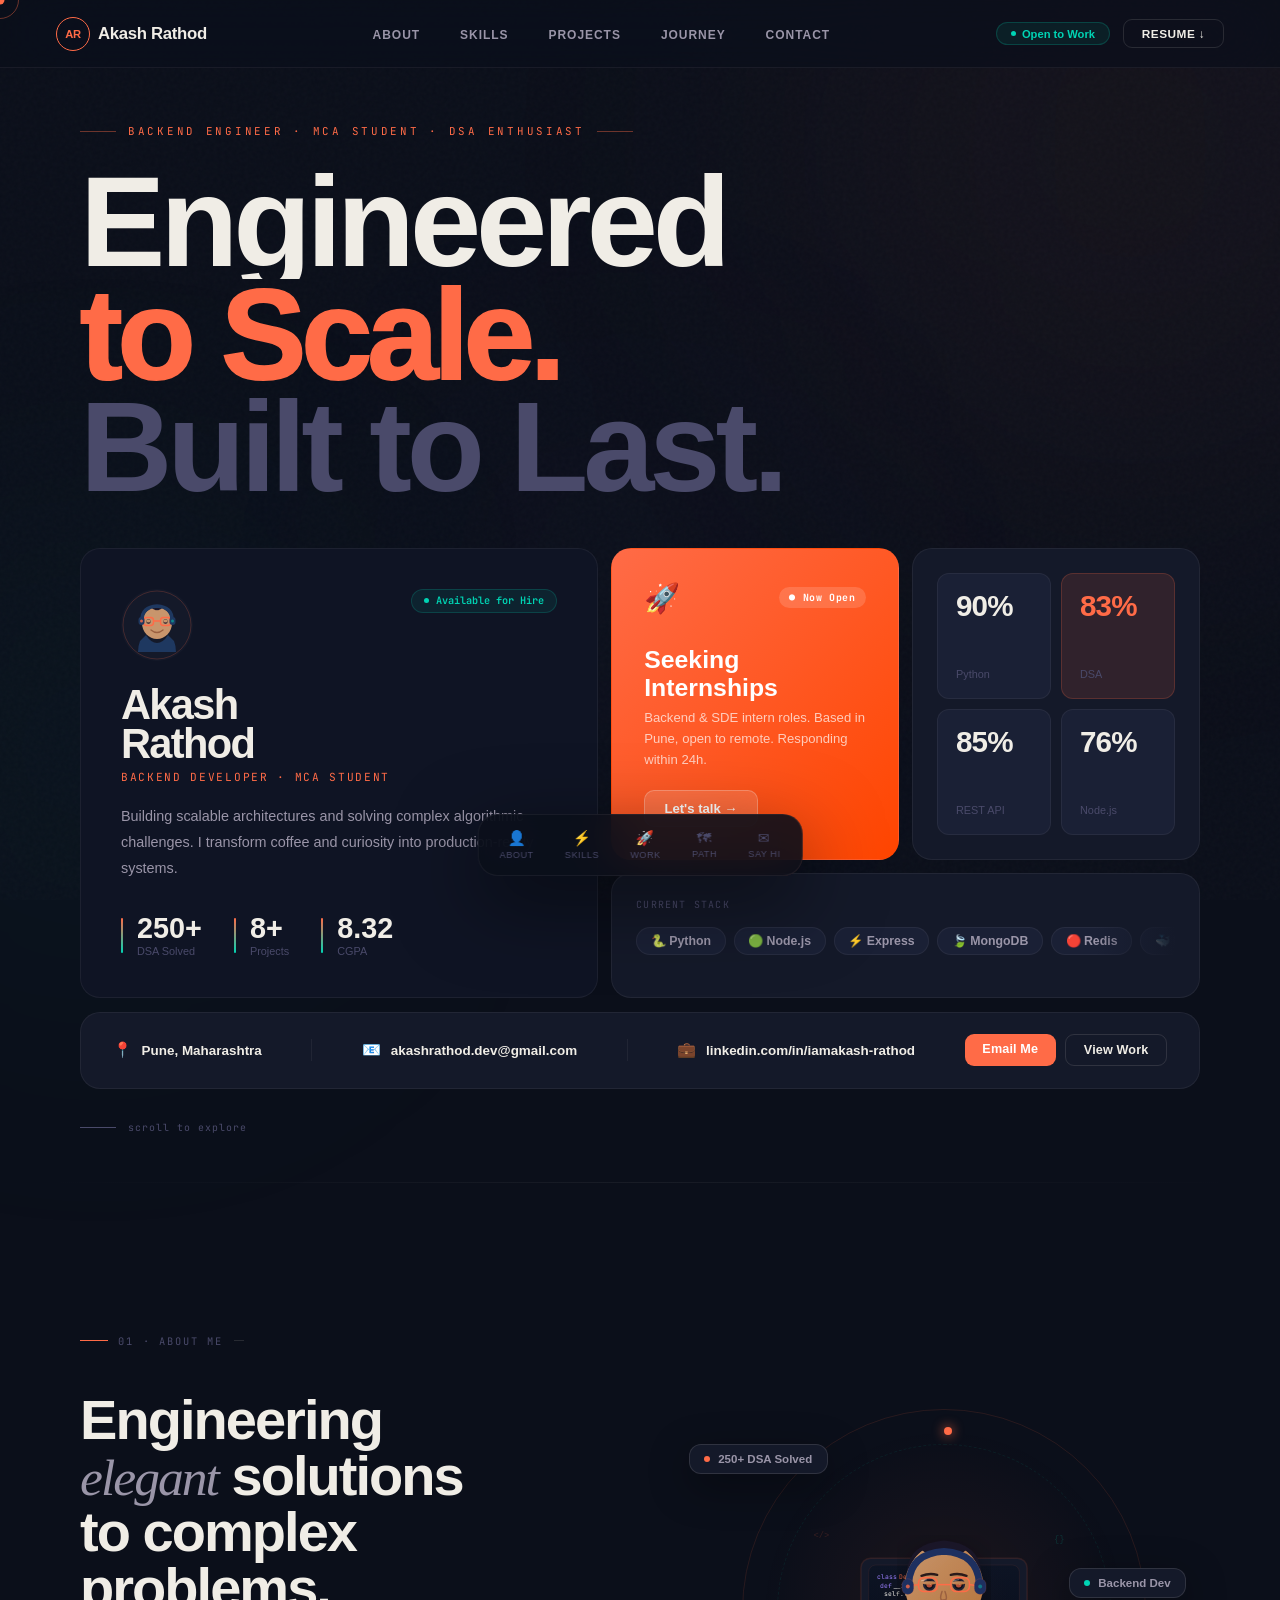
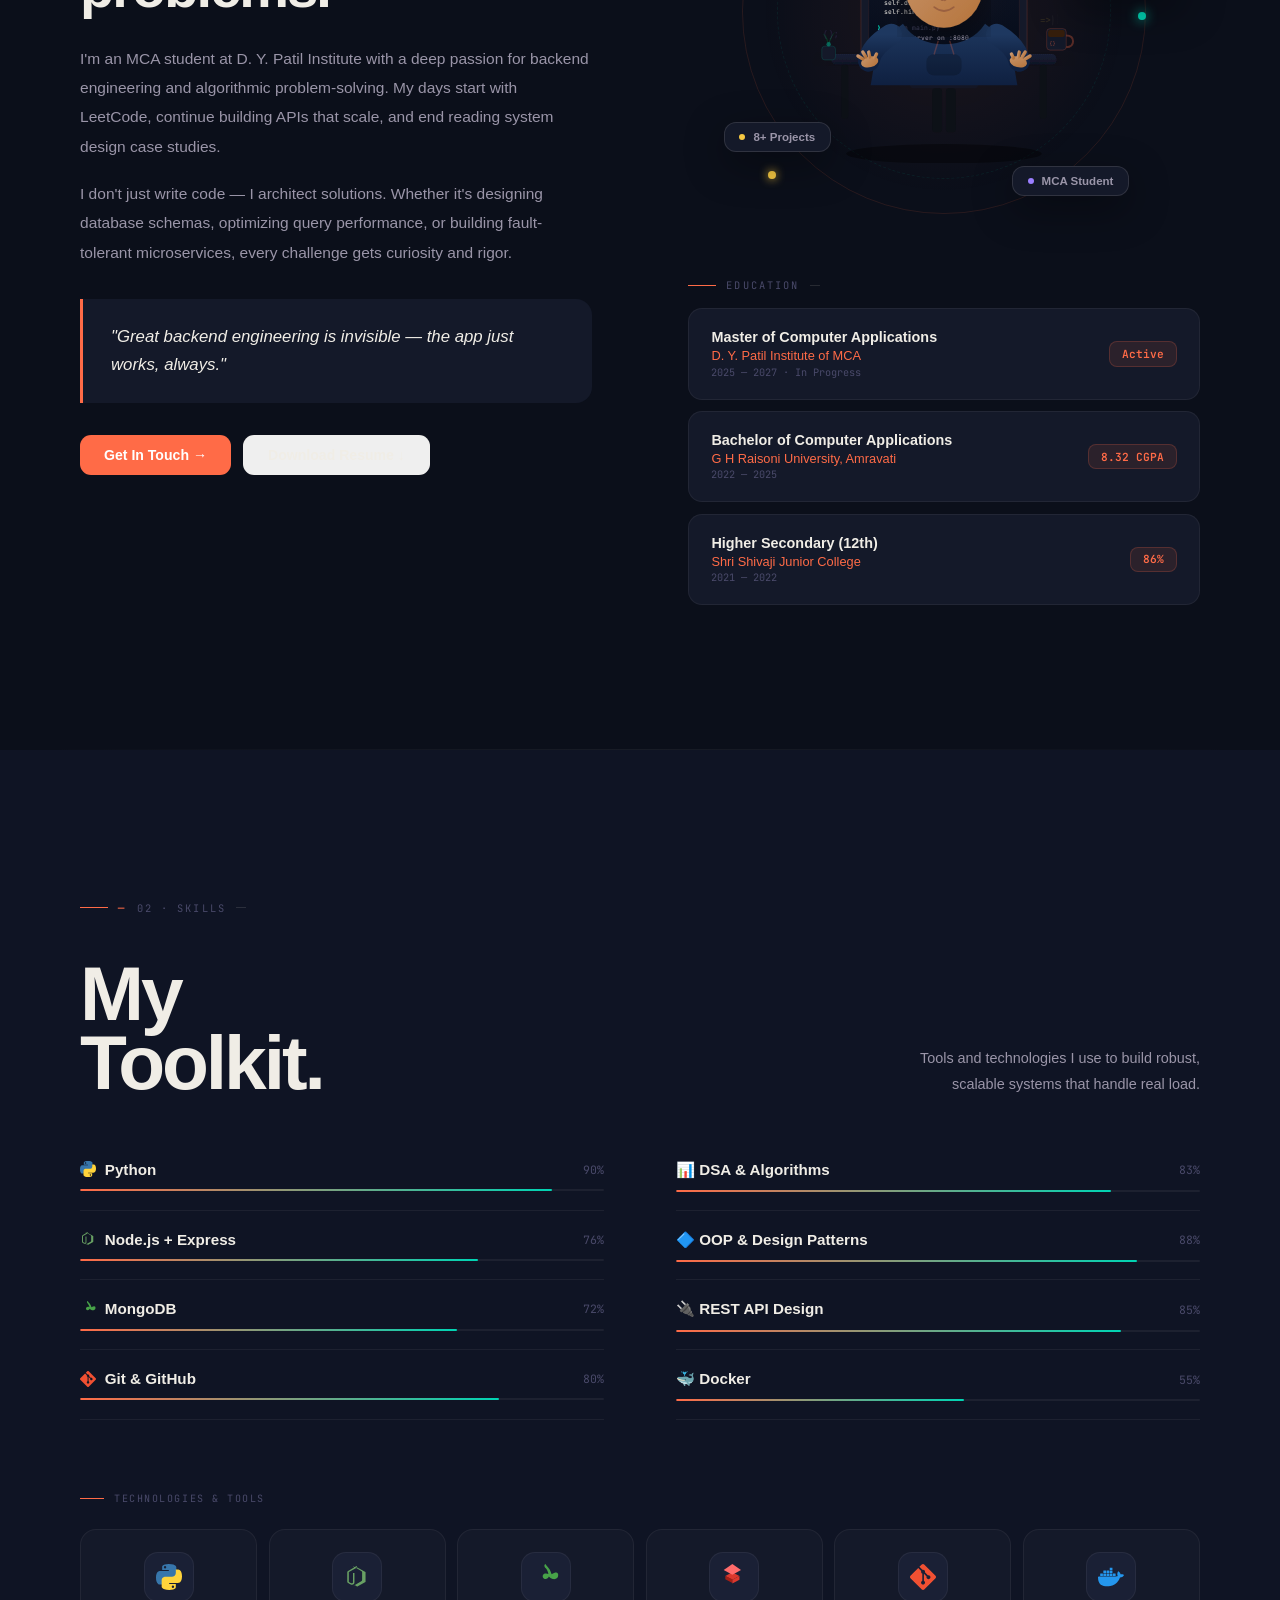
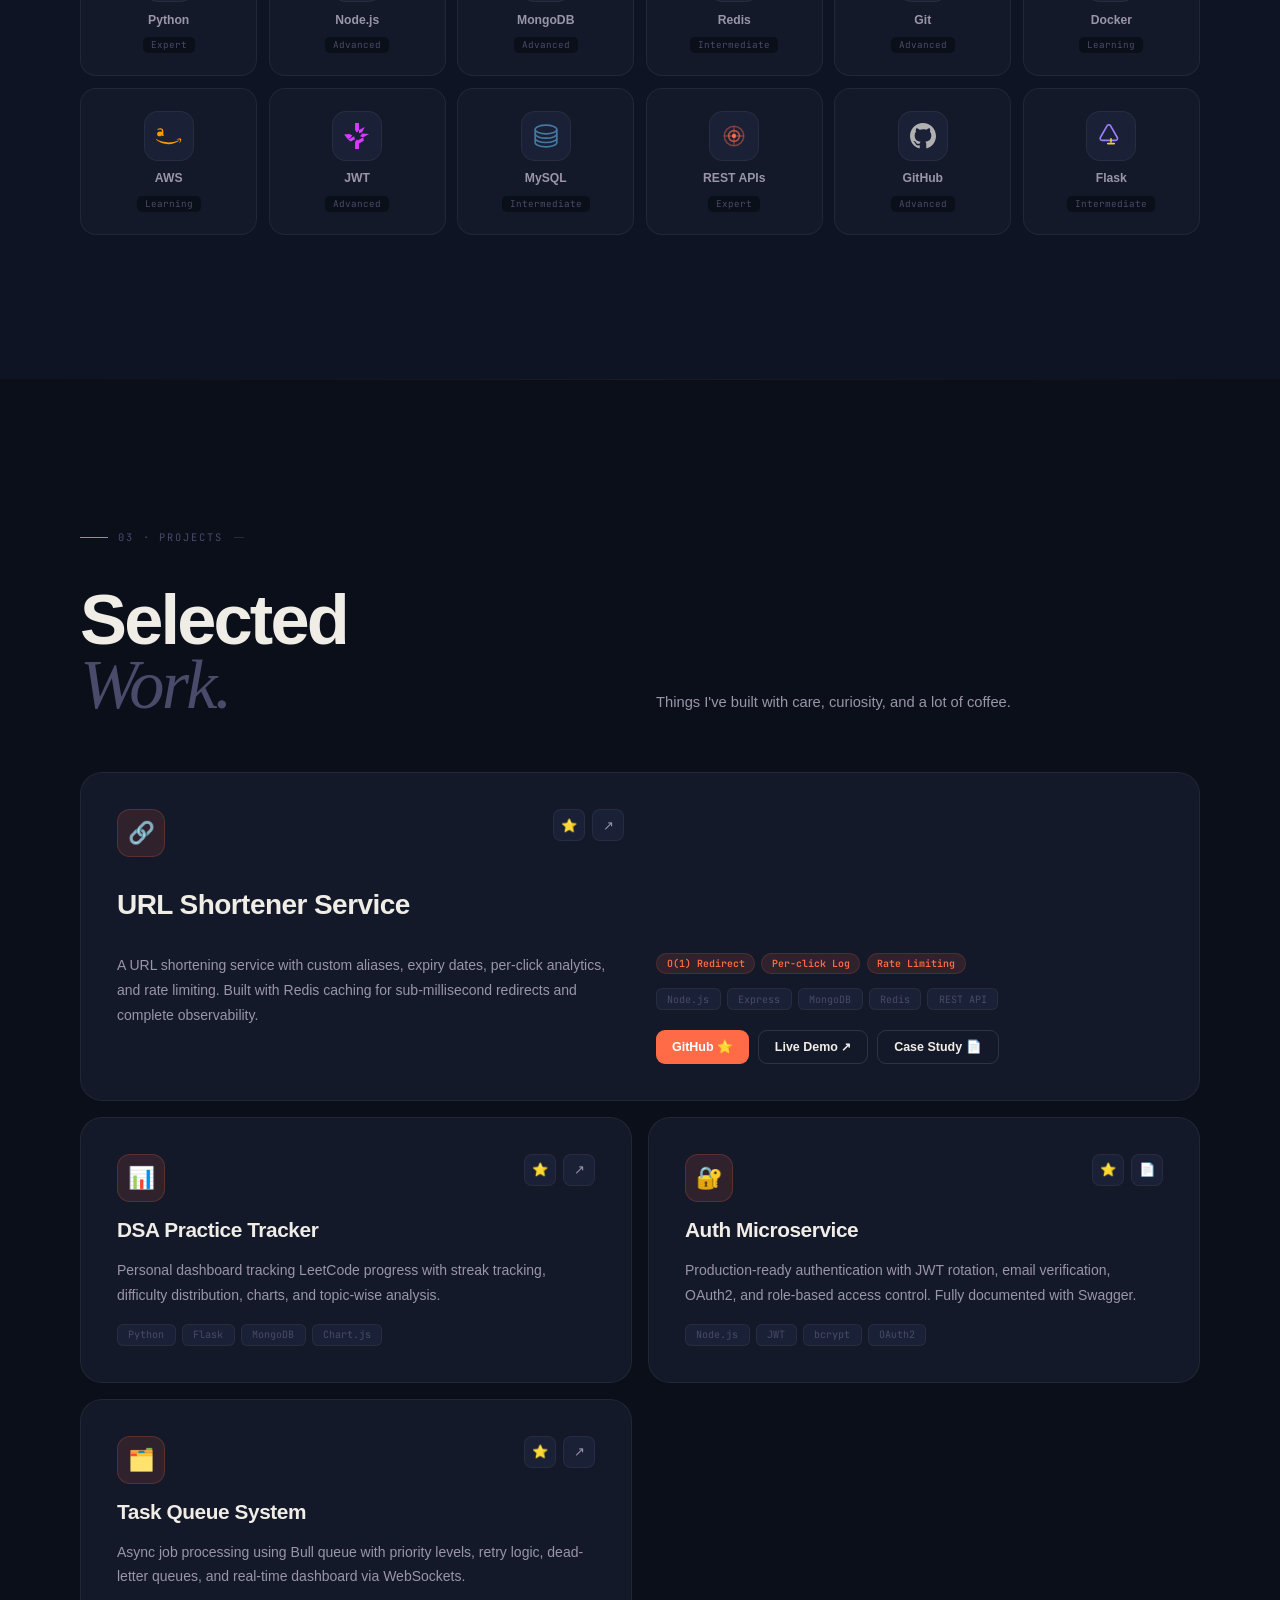
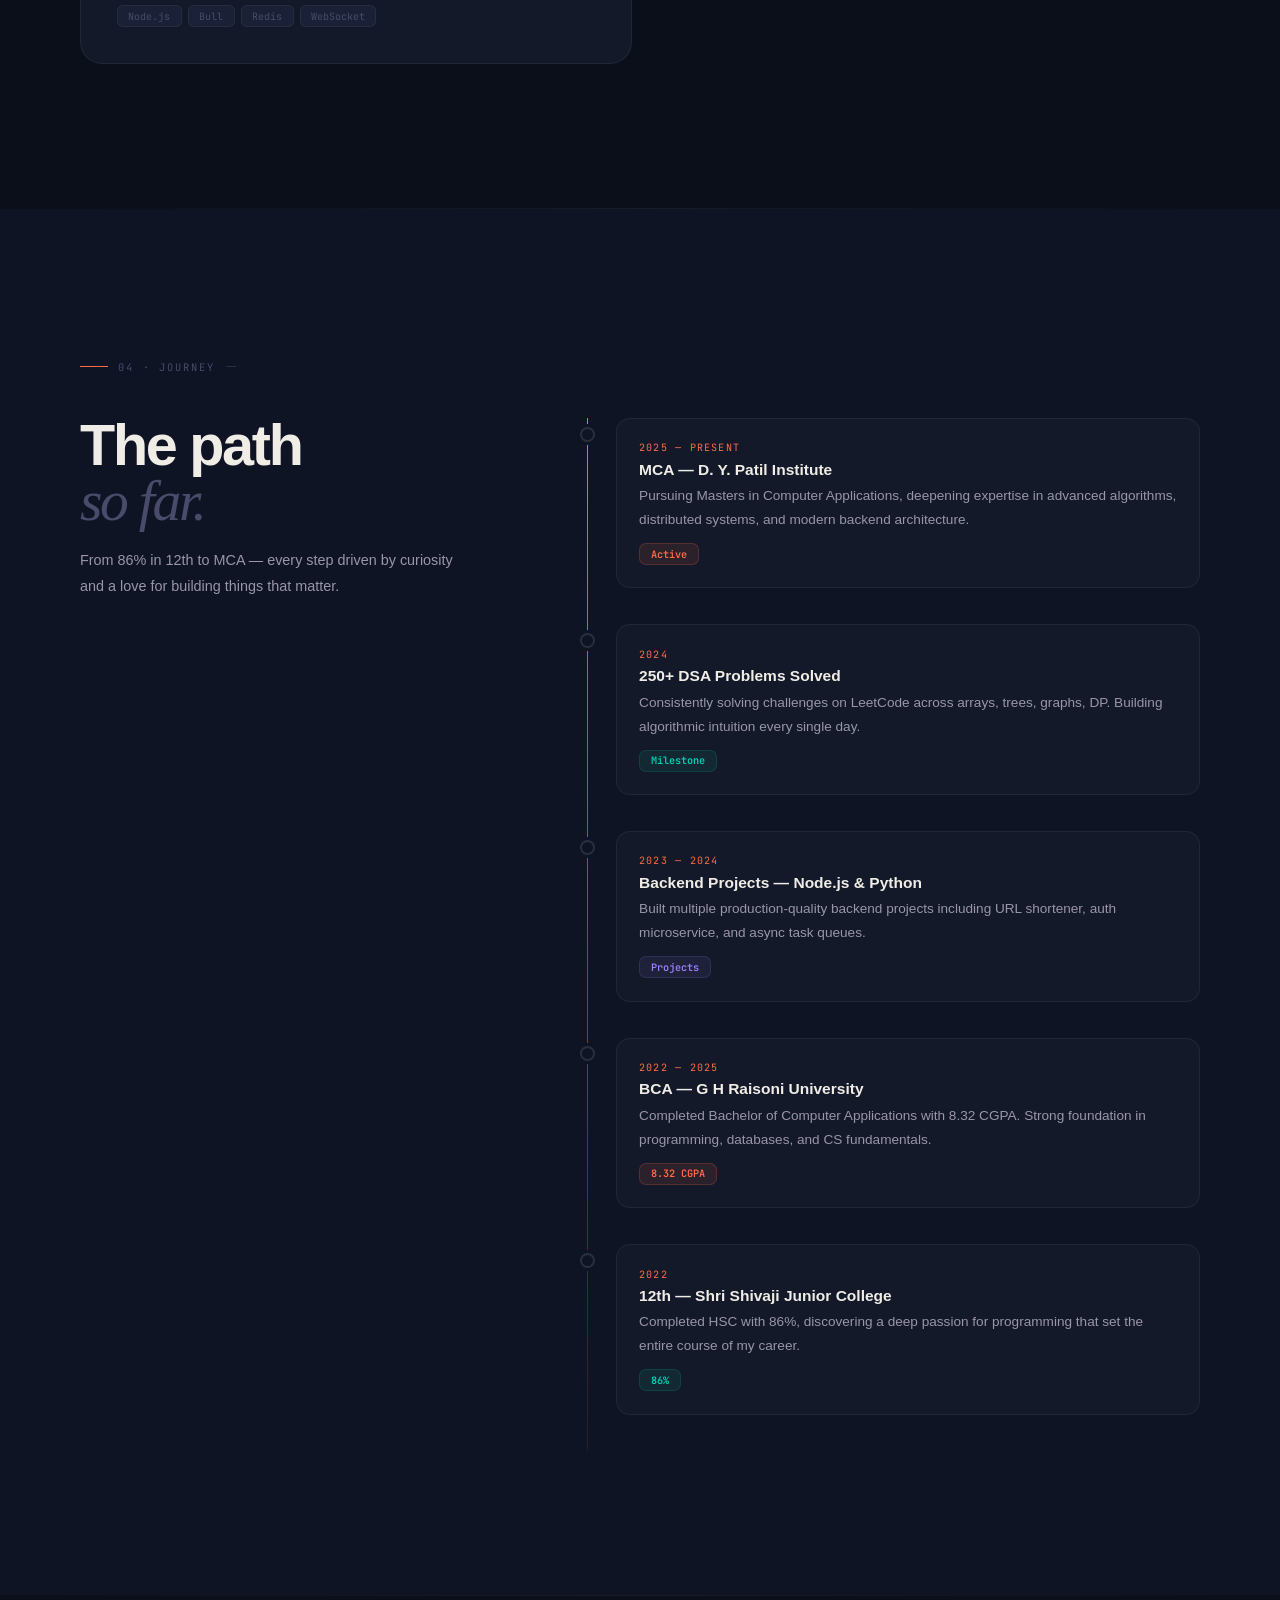
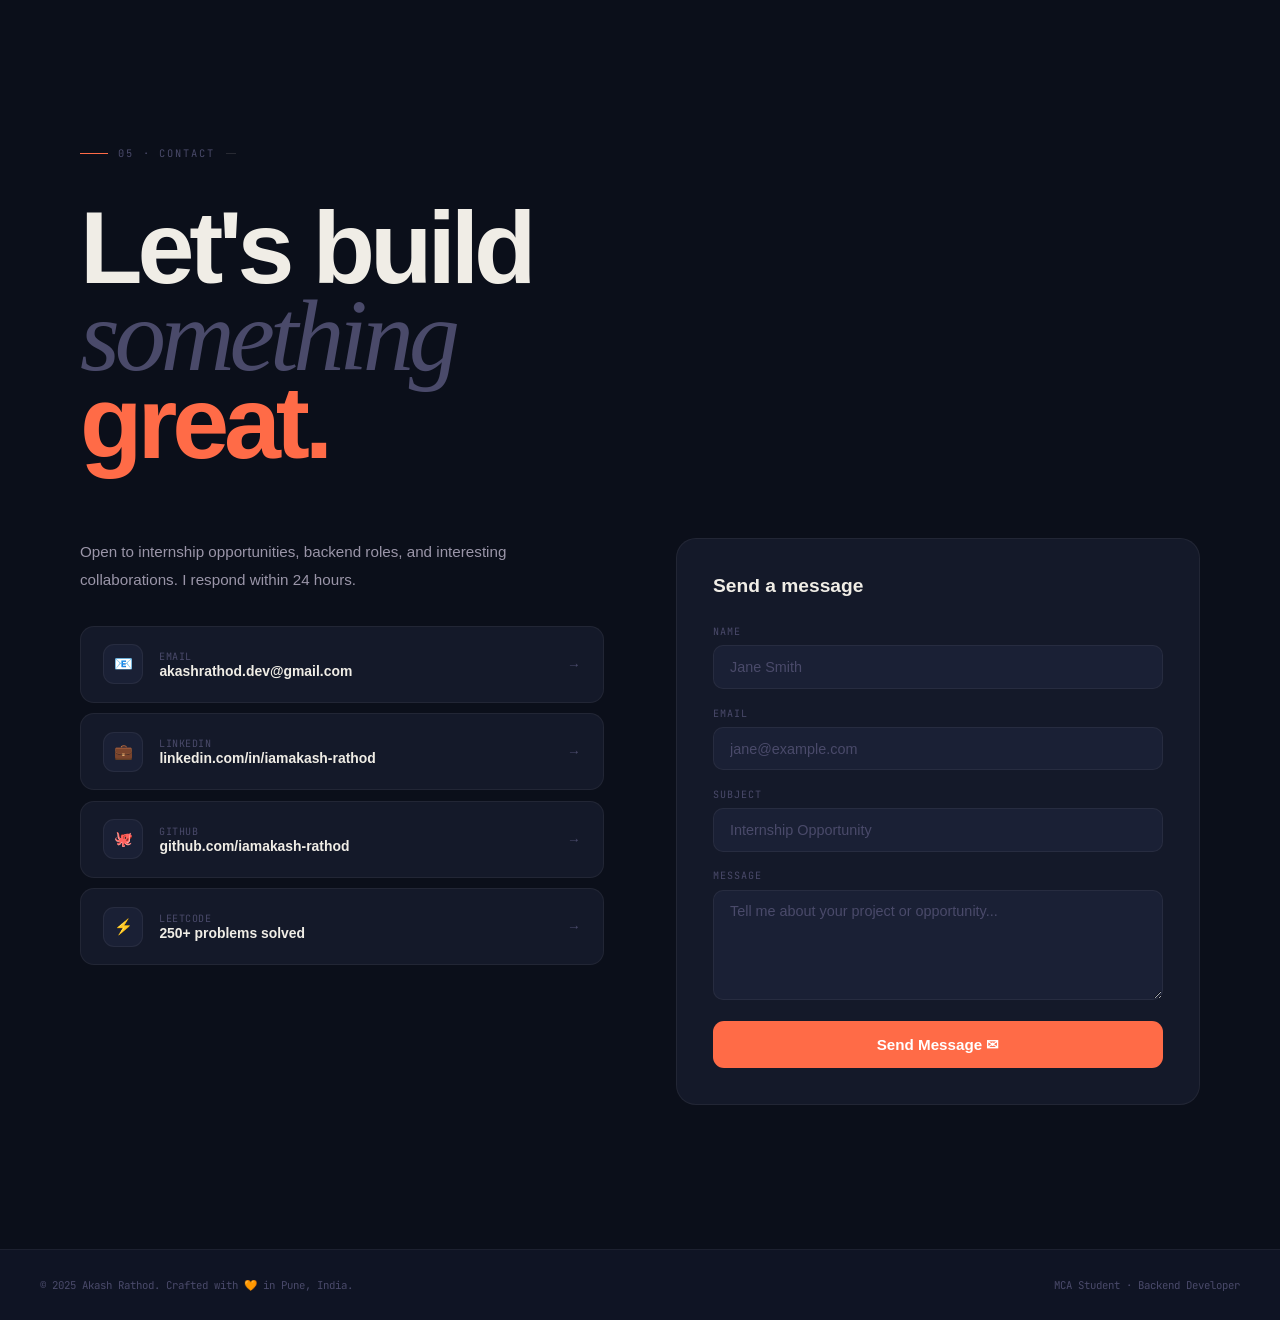
==== commit 3d1a2825: "Resolved merge conflict" ====
--- a/index.html
+++ b/index.html
@@ -657,6 +657,6 @@
   <span>MCA Student · Backend Developer</span>
 </footer>
 
-<script src="/new.js"></script>
+<script src="index.js"></script>
 </body>
 </html>
